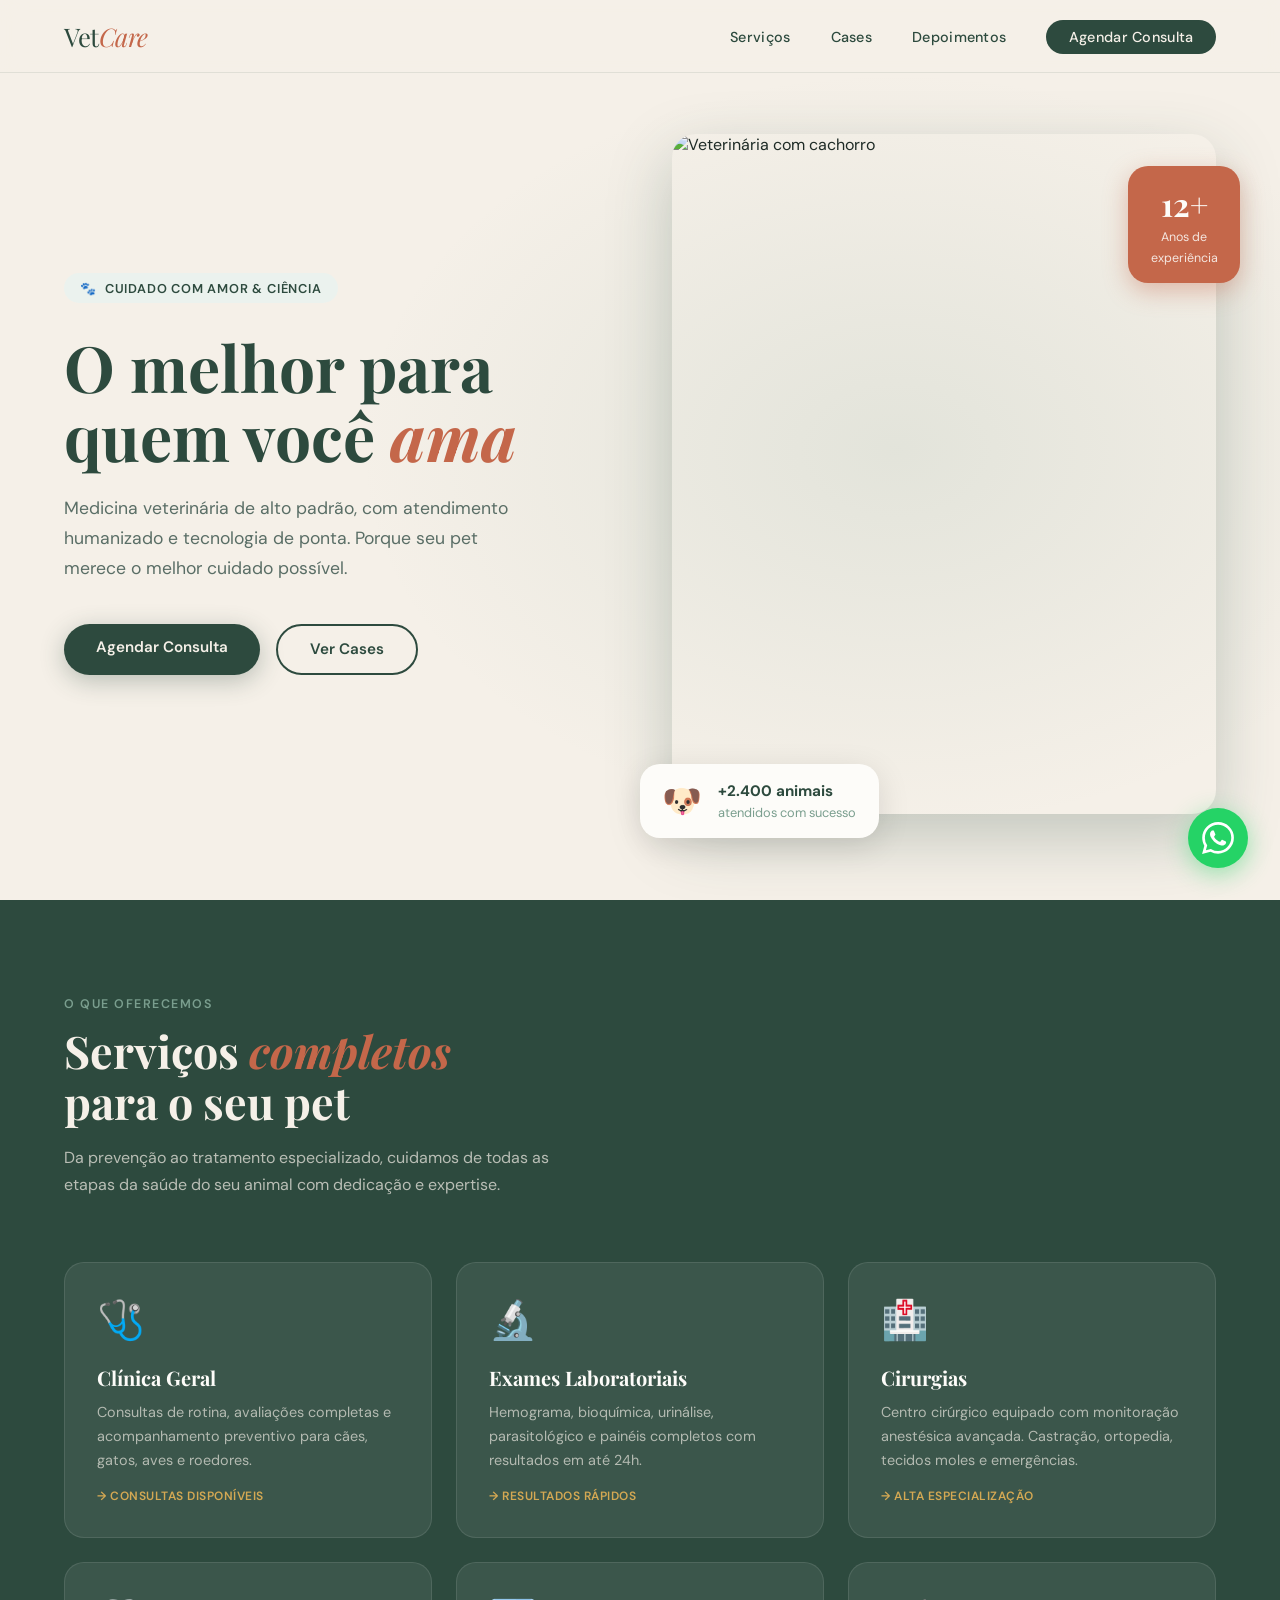
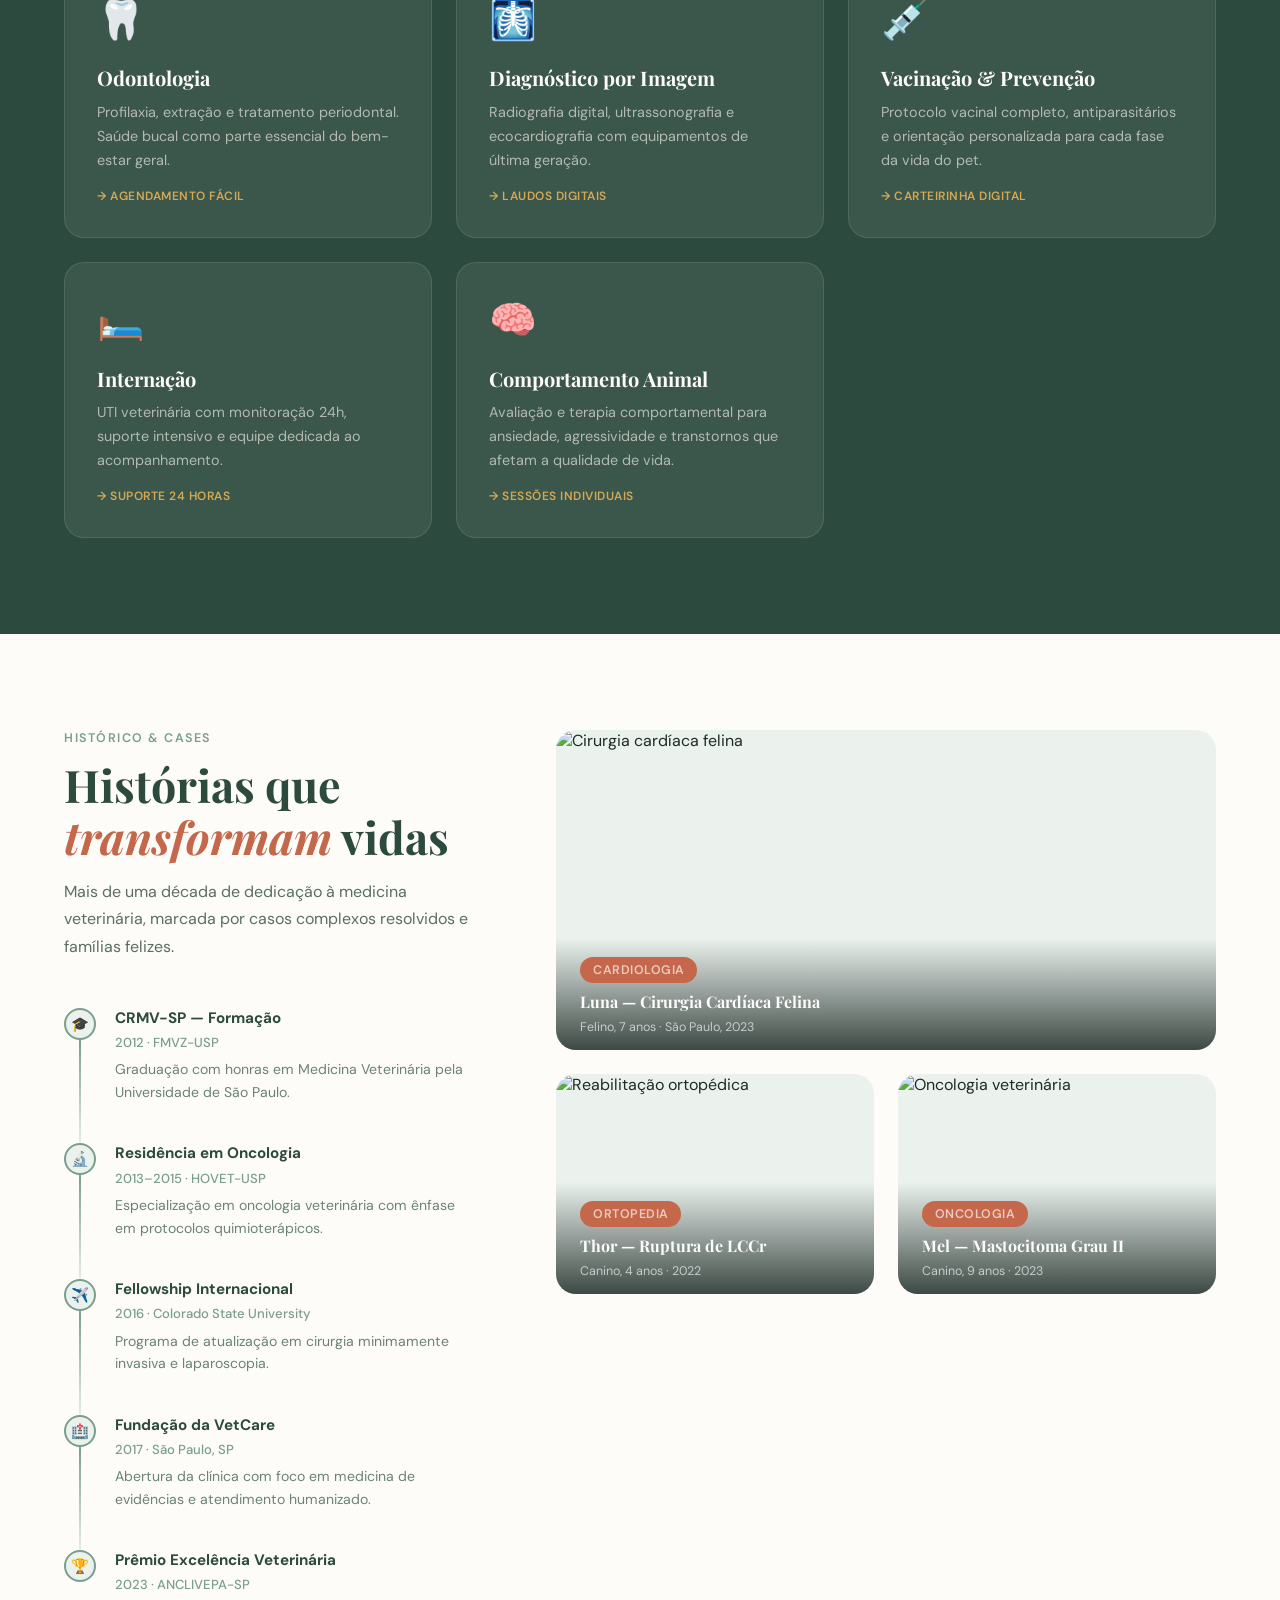
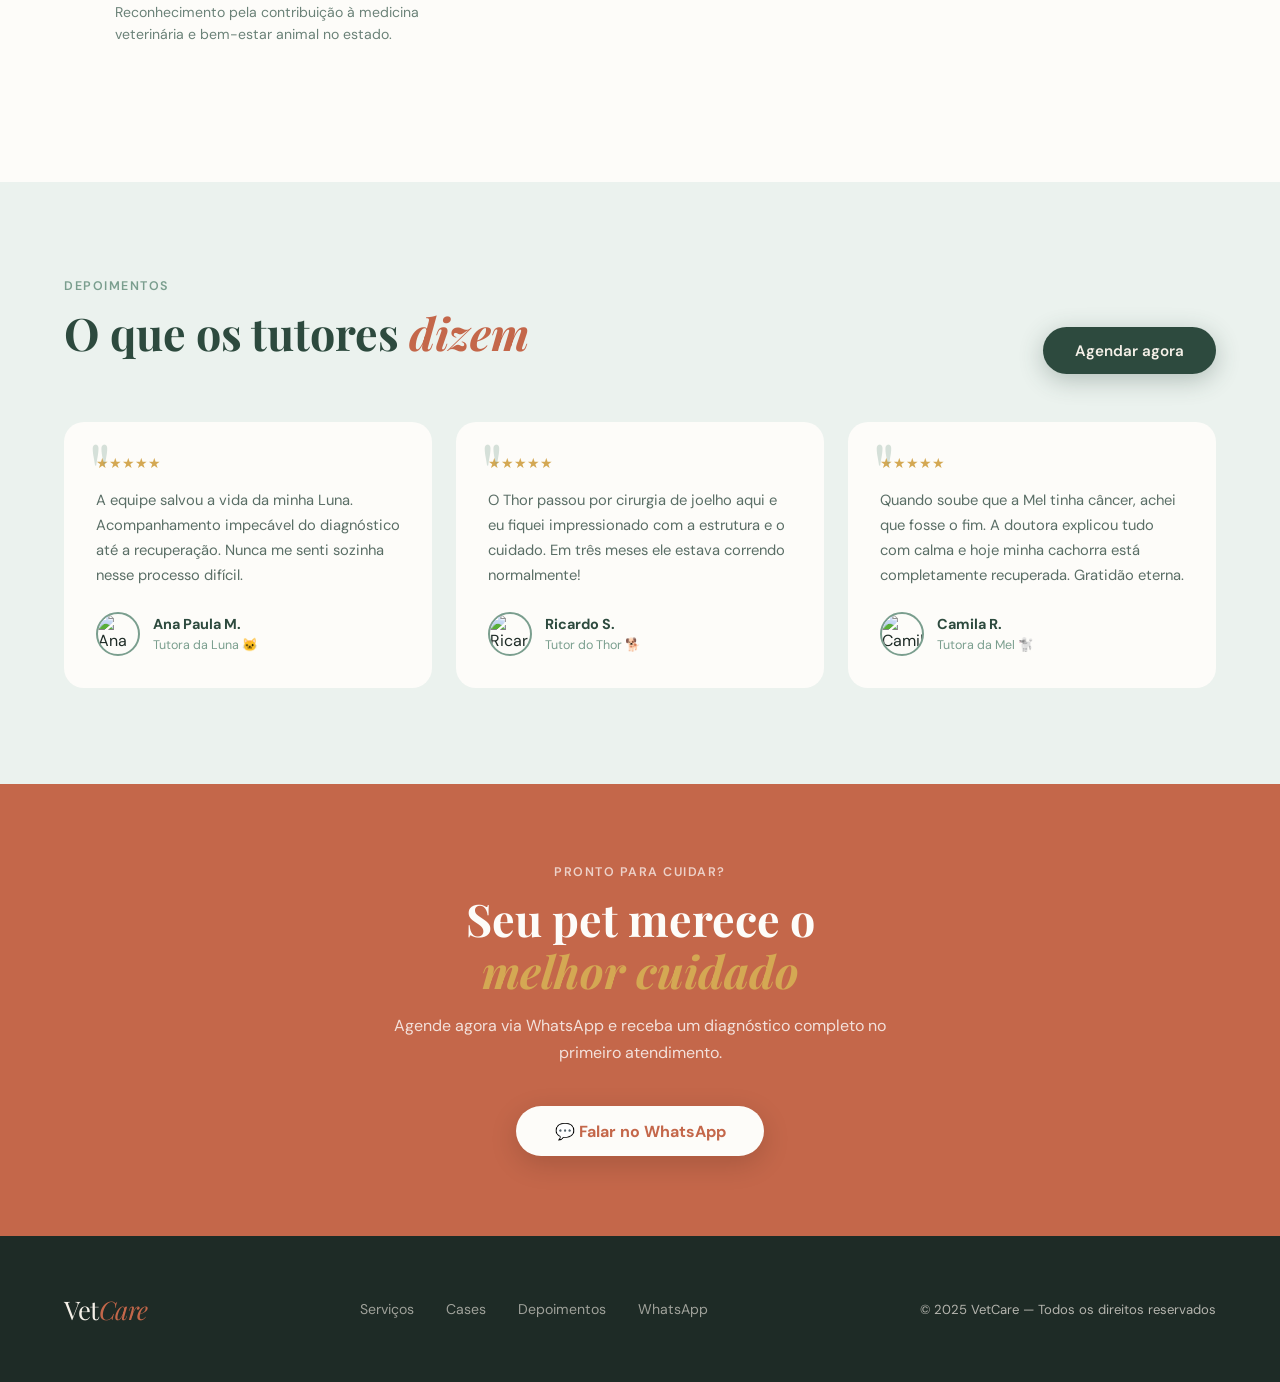
==== index.html @ e559a8ef "adding pages" ====
<!DOCTYPE html>
<html lang="pt-BR">
<head>
  <meta charset="UTF-8" />
  <meta name="viewport" content="width=device-width, initial-scale=1.0"/>
  <meta name="description" content="VetCare — Clínica veterinária de alto padrão em São Paulo. Atendimento humanizado, cirurgias, exames e muito mais."/>
  <title>VetCare — Clínica Veterinária</title>

  <!-- Fonts -->
  <link rel="preconnect" href="https://fonts.googleapis.com"/>
  <link rel="preconnect" href="https://fonts.gstatic.com" crossorigin/>
  <link
    href="https://fonts.googleapis.com/css2?family=Playfair+Display:ital,wght@0,400;0,700;1,400&family=DM+Sans:wght@300;400;500;600&display=swap"
    rel="stylesheet"
  />

  <!-- Styles -->
  <link rel="stylesheet" href="css/variables.css"/>
  <link rel="stylesheet" href="css/base.css"/>
  <link rel="stylesheet" href="css/navbar.css"/>
  <link rel="stylesheet" href="css/hero.css"/>
  <link rel="stylesheet" href="css/services.css"/>
  <link rel="stylesheet" href="css/cases.css"/>
  <link rel="stylesheet" href="css/components.css"/>
</head>
<body>

  <!-- Sections -->
  <div id="navbar-root"></div>
  <div id="hero-root"></div>
  <div id="services-root"></div>
  <div id="cases-root"></div>
  <div id="footer-root"></div>

  <!-- Scripts -->
  <script type="module">
    // Load HTML partials
    async function loadPartial(rootId, path) {
      const root = document.getElementById(rootId);
      const res  = await fetch(path);
      root.innerHTML = await res.text();
    }

    await Promise.all([
      loadPartial('navbar-root',   'sections/navbar.html'),
      loadPartial('hero-root',     'sections/hero.html'),
      loadPartial('services-root', 'sections/services.html'),
      loadPartial('cases-root',    'sections/cases.html'),
      loadPartial('footer-root',   'sections/footer.html'),
    ]);

    // Bootstrap JS after partials load
    const { initNavbar } = await import('./js/navbar.js');
    const { initReveal } = await import('./js/reveal.js');

    initNavbar();
    initReveal();
  </script>

</body>
</html>
---- css/variables.css ----
:root {
  --cream: #F5F0E8;
  --forest: #2D4A3E;
  --sage: #7A9E8E;
  --terracotta: #C4674A;
  --gold: #D4A853;
  --charcoal: #1E2B26;
  --light-sage: #EBF2EE;
  --white: #FDFCF9;

  --font-display: 'Playfair Display', serif;
  --font-body: 'DM Sans', sans-serif;

  --radius-sm: 12px;
  --radius-md: 20px;
  --radius-lg: 24px;
  --radius-pill: 50px;

  --shadow-sm: 0 4px 16px rgba(0,0,0,.08);
  --shadow-md: 0 8px 32px rgba(0,0,0,.12);
  --shadow-lg: 0 24px 64px rgba(45,74,62,.25);

  --section-padding: 6rem 4rem;
}

*, *::before, *::after {
  margin: 0;
  padding: 0;
  box-sizing: border-box;
}

html {
  scroll-behavior: smooth;
}

body {
  font-family: var(--font-body);
  background: var(--cream);
  color: var(--charcoal);
  overflow-x: hidden;
}

img {
  max-width: 100%;
  display: block;
}

a {
  text-decoration: none;
}

ul {
  list-style: none;
}
---- css/base.css ----
/* ── TYPOGRAPHY ── */
h1 {
  font-family: var(--font-display);
  font-size: clamp(3rem, 5vw, 5rem);
  line-height: 1.08;
  color: var(--forest);
}

h1 em,
h2 em {
  color: var(--terracotta);
  font-style: italic;
}

h2,
.section-title {
  font-family: var(--font-display);
  font-size: clamp(2rem, 3.5vw, 3rem);
  color: var(--forest);
  line-height: 1.15;
  margin-bottom: 1rem;
}

h3 {
  font-family: var(--font-display);
  font-size: 1.25rem;
}

/* ── SECTION COMMONS ── */
.section-label {
  font-size: .78rem;
  font-weight: 600;
  letter-spacing: 1.5px;
  text-transform: uppercase;
  color: var(--sage);
  margin-bottom: .8rem;
}

.section-sub {
  font-size: 1rem;
  line-height: 1.7;
  color: #5a6e66;
  max-width: 520px;
}

/* ── BUTTONS ── */
.btn-primary {
  background: var(--forest);
  color: var(--cream);
  padding: .85rem 2rem;
  border-radius: var(--radius-pill);
  font-weight: 600;
  font-size: .95rem;
  transition: all .25s;
  box-shadow: 0 6px 24px rgba(45,74,62,.3);
  display: inline-block;
}

.btn-primary:hover {
  background: var(--charcoal);
  transform: translateY(-2px);
}

.btn-secondary {
  background: transparent;
  color: var(--forest);
  padding: .85rem 2rem;
  border-radius: var(--radius-pill);
  font-weight: 600;
  font-size: .95rem;
  border: 2px solid var(--forest);
  transition: all .25s;
  display: inline-block;
}

.btn-secondary:hover {
  background: var(--forest);
  color: var(--cream);
}

.btn-white {
  background: var(--white);
  color: var(--terracotta);
  padding: .9rem 2.4rem;
  border-radius: var(--radius-pill);
  font-weight: 700;
  font-size: 1rem;
  display: inline-block;
  transition: all .25s;
  box-shadow: 0 8px 28px rgba(0,0,0,.15);
}

.btn-white:hover {
  transform: translateY(-2px);
  box-shadow: 0 12px 36px rgba(0,0,0,.2);
}

/* ── REVEAL ANIMATION ── */
.reveal {
  opacity: 0;
  transform: translateY(30px);
  transition: opacity .7s ease, transform .7s ease;
}

.reveal.visible {
  opacity: 1;
  transform: none;
}
---- css/navbar.css ----
.navbar {
  position: fixed;
  top: 0;
  width: 100%;
  z-index: 100;
  padding: 1.2rem 4rem;
  display: flex;
  justify-content: space-between;
  align-items: center;
  background: rgba(245, 240, 232, 0.92);
  backdrop-filter: blur(12px);
  border-bottom: 1px solid rgba(45, 74, 62, 0.1);
  transition: box-shadow .3s;
}

.navbar.scrolled {
  box-shadow: 0 4px 24px rgba(45,74,62,.1);
}

.logo {
  font-family: var(--font-display);
  font-size: 1.6rem;
  color: var(--forest);
  letter-spacing: -.5px;
}

.logo span {
  color: var(--terracotta);
  font-style: italic;
}

.nav-links {
  display: flex;
  gap: 2.5rem;
}

.nav-links a {
  font-size: .9rem;
  font-weight: 500;
  color: var(--forest);
  letter-spacing: .3px;
  transition: color .2s;
}

.nav-links a:hover {
  color: var(--terracotta);
}

.nav-cta {
  background: var(--forest) !important;
  color: var(--cream) !important;
  padding: .5rem 1.4rem;
  border-radius: var(--radius-pill);
  transition: background .2s !important;
}

.nav-cta:hover {
  background: var(--terracotta) !important;
  color: var(--white) !important;
}

@media (max-width: 900px) {
  .navbar {
    padding: 1rem 1.5rem;
  }

  .nav-links {
    display: none;
  }
}
---- css/hero.css ----
.hero {
  min-height: 100vh;
  display: grid;
  grid-template-columns: 1fr 1fr;
  align-items: center;
  padding: 7rem 4rem 4rem;
  gap: 4rem;
  position: relative;
  overflow: hidden;
}

.hero::before {
  content: '';
  position: absolute;
  inset: 0;
  background: radial-gradient(ellipse 60% 60% at 70% 50%, rgba(122,158,142,.15) 0%, transparent 70%);
  pointer-events: none;
}

/* Text side */
.hero__text {
  animation: fadeUp .9s ease both;
}

.hero__badge {
  display: inline-flex;
  align-items: center;
  gap: .5rem;
  background: var(--light-sage);
  color: var(--forest);
  font-size: .8rem;
  font-weight: 600;
  letter-spacing: .8px;
  text-transform: uppercase;
  padding: .4rem 1rem;
  border-radius: var(--radius-pill);
  margin-bottom: 1.8rem;
}

.hero__badge::before {
  content: '🐾';
}

.hero__title {
  margin-bottom: 1.5rem;
}

.hero__sub {
  font-size: 1.1rem;
  line-height: 1.7;
  color: #5a6e66;
  max-width: 480px;
  margin-bottom: 2.5rem;
}

.hero__buttons {
  display: flex;
  gap: 1rem;
  flex-wrap: wrap;
}

/* Image side */
.hero__image-wrap {
  position: relative;
  animation: fadeUp .9s .2s ease both;
}

.hero__img-main {
  width: 100%;
  border-radius: var(--radius-lg);
  aspect-ratio: 4/5;
  object-fit: cover;
  box-shadow: var(--shadow-lg);
}

.hero__card {
  position: absolute;
  bottom: -1.5rem;
  left: -2rem;
  background: var(--white);
  border-radius: var(--radius-md);
  padding: 1rem 1.4rem;
  box-shadow: var(--shadow-md);
  display: flex;
  align-items: center;
  gap: 1rem;
  animation: fadeUp .9s .4s ease both;
}

.hero__card-icon {
  font-size: 2rem;
}

.hero__card-text strong {
  display: block;
  font-size: .95rem;
  color: var(--forest);
}

.hero__card-text span {
  font-size: .8rem;
  color: var(--sage);
}

.hero__stats {
  position: absolute;
  top: 2rem;
  right: -1.5rem;
  background: var(--terracotta);
  color: var(--white);
  border-radius: var(--radius-md);
  padding: 1rem 1.4rem;
  text-align: center;
  box-shadow: 0 8px 24px rgba(196,103,74,.4);
}

.hero__stats strong {
  display: block;
  font-size: 2rem;
  font-family: var(--font-display);
}

.hero__stats span {
  font-size: .78rem;
  opacity: .85;
}

/* Animation */
@keyframes fadeUp {
  from { opacity: 0; transform: translateY(28px); }
  to   { opacity: 1; transform: translateY(0); }
}

@media (max-width: 900px) {
  .hero {
    grid-template-columns: 1fr;
    padding: 6rem 1.5rem 3rem;
    gap: 2.5rem;
  }

  .hero__stats {
    top: 1rem;
    right: 1rem;
  }
}
---- css/services.css ----
.services {
  padding: var(--section-padding);
  background: var(--forest);
  color: var(--cream);
}

.services .section-label {
  color: var(--sage);
}

.services .section-title {
  color: var(--cream);
}

.services .section-sub {
  color: rgba(245,240,232,.7);
}

.services__header {
  margin-bottom: 4rem;
}

.services__grid {
  display: grid;
  grid-template-columns: repeat(auto-fill, minmax(280px, 1fr));
  gap: 1.5rem;
}

.service-card {
  background: rgba(255,255,255,.07);
  border: 1px solid rgba(255,255,255,.1);
  border-radius: var(--radius-md);
  padding: 2rem;
  transition: all .3s;
  cursor: default;
  position: relative;
  overflow: hidden;
}

.service-card::before {
  content: '';
  position: absolute;
  inset: 0;
  background: linear-gradient(135deg, rgba(212,168,83,.12) 0%, transparent 60%);
  opacity: 0;
  transition: opacity .3s;
}

.service-card:hover {
  transform: translateY(-4px);
  border-color: rgba(212,168,83,.4);
}

.service-card:hover::before {
  opacity: 1;
}

.service-card__icon {
  font-size: 2.4rem;
  margin-bottom: 1.2rem;
  display: block;
}

.service-card h3 {
  color: var(--white);
  margin-bottom: .6rem;
}

.service-card p {
  font-size: .9rem;
  line-height: 1.65;
  color: rgba(245,240,232,.65);
}

.service-card__tag {
  display: inline-block;
  margin-top: 1rem;
  font-size: .75rem;
  font-weight: 600;
  letter-spacing: .5px;
  color: var(--gold);
  text-transform: uppercase;
}

@media (max-width: 600px) {
  .services__grid {
    grid-template-columns: 1fr;
  }
}
---- css/cases.css ----
.cases {
  padding: var(--section-padding);
  background: var(--white);
}

.cases__layout {
  display: grid;
  grid-template-columns: 1fr 1.6fr;
  gap: 5rem;
  align-items: start;
}

/* Sticky sidebar */
.cases__sidebar {
  position: sticky;
  top: 6rem;
}

/* Timeline */
.timeline {
  margin-top: 3rem;
}

.timeline__item {
  display: flex;
  gap: 1.2rem;
  padding-bottom: 2.5rem;
  position: relative;
}

.timeline__item::before {
  content: '';
  position: absolute;
  left: 15px;
  top: 32px;
  width: 2px;
  height: calc(100% - 12px);
  background: linear-gradient(to bottom, var(--sage), transparent);
}

.timeline__item:last-child::before {
  display: none;
}

.timeline__dot {
  width: 32px;
  height: 32px;
  flex-shrink: 0;
  background: var(--light-sage);
  border: 2px solid var(--sage);
  border-radius: 50%;
  display: flex;
  align-items: center;
  justify-content: center;
  font-size: .9rem;
  z-index: 1;
}

.timeline__content strong {
  display: block;
  font-size: .95rem;
  color: var(--forest);
  margin-bottom: .2rem;
}

.timeline__content time {
  font-size: .82rem;
  color: var(--sage);
  font-weight: 500;
}

.timeline__content p {
  font-size: .88rem;
  color: #6b8278;
  line-height: 1.6;
  margin-top: .4rem;
}

/* Cases gallery */
.cases__grid {
  display: grid;
  grid-template-columns: 1fr 1fr;
  gap: 1.5rem;
}

.case-card {
  border-radius: var(--radius-md);
  overflow: hidden;
  position: relative;
  cursor: pointer;
  background: var(--light-sage);
}

.case-card:first-child {
  grid-column: 1 / -1;
}

.case-card__img {
  width: 100%;
  object-fit: cover;
  display: block;
  transition: transform .6s ease;
}

.case-card:first-child .case-card__img { height: 320px; }
.case-card:not(:first-child) .case-card__img { height: 220px; }

.case-card:hover .case-card__img {
  transform: scale(1.06);
}

.case-card__overlay {
  position: absolute;
  inset: 0;
  background: linear-gradient(to top, rgba(30,43,38,.9) 0%, transparent 55%);
  padding: 1.5rem;
  display: flex;
  flex-direction: column;
  justify-content: flex-end;
  opacity: 0;
  transition: opacity .35s;
}

.case-card:hover .case-card__overlay {
  opacity: 1;
}

.case-card__info {
  position: absolute;
  bottom: 0;
  left: 0;
  right: 0;
  background: linear-gradient(to top, rgba(30,43,38,.85) 0%, transparent 100%);
  padding: 1.2rem 1.5rem .9rem;
}

.case-card__info h4 {
  font-family: var(--font-display);
  font-size: 1rem;
  color: var(--white);
  margin-bottom: .2rem;
}

.case-card__info span {
  font-size: .78rem;
  color: rgba(255,255,255,.65);
}

.case-card__overlay p {
  font-size: .85rem;
  color: rgba(255,255,255,.8);
  line-height: 1.55;
  margin-top: .4rem;
}

.case-badge {
  display: inline-flex;
  background: var(--terracotta);
  color: var(--white);
  font-size: .72rem;
  font-weight: 600;
  padding: .3rem .8rem;
  border-radius: var(--radius-pill);
  text-transform: uppercase;
  letter-spacing: .5px;
  margin-bottom: .5rem;
  width: fit-content;
}

@media (max-width: 900px) {
  .cases__layout {
    grid-template-columns: 1fr;
    gap: 3rem;
  }

  .cases__sidebar {
    position: static;
  }
}

@media (max-width: 600px) {
  .cases__grid {
    grid-template-columns: 1fr;
  }

  .case-card:first-child {
    grid-column: 1;
  }
}
---- css/components.css ----
/* ── TESTIMONIALS ── */
.testimonials {
  padding: var(--section-padding);
  background: var(--light-sage);
}

.testimonials__header {
  display: flex;
  justify-content: space-between;
  align-items: flex-end;
  margin-bottom: 3rem;
}

.testimonials__grid {
  display: grid;
  grid-template-columns: repeat(3, 1fr);
  gap: 1.5rem;
}

.testimonial-card {
  background: var(--white);
  border-radius: var(--radius-md);
  padding: 2rem;
  position: relative;
}

.testimonial-card::before {
  content: '"';
  font-family: var(--font-display);
  font-size: 5rem;
  line-height: 1;
  color: var(--sage);
  opacity: .3;
  position: absolute;
  top: .5rem;
  left: 1.5rem;
}

.testimonial-card__stars {
  color: var(--gold);
  font-size: .9rem;
  margin-bottom: 1rem;
}

.testimonial-card p {
  font-size: .92rem;
  line-height: 1.7;
  color: #5a6e66;
  margin-bottom: 1.5rem;
}

.testimonial-card__author {
  display: flex;
  align-items: center;
  gap: .8rem;
}

.testimonial-card__avatar {
  width: 44px;
  height: 44px;
  border-radius: 50%;
  object-fit: cover;
  border: 2px solid var(--sage);
}

.testimonial-card__author strong {
  display: block;
  font-size: .9rem;
  color: var(--forest);
}

.testimonial-card__author span {
  font-size: .78rem;
  color: var(--sage);
}

/* ── CTA STRIP ── */
.cta-section {
  padding: 5rem 4rem;
  background: var(--terracotta);
  text-align: center;
}

.cta-section .section-title {
  color: var(--white);
}

.cta-section .section-sub {
  color: rgba(255,255,255,.8);
  margin: 0 auto 2.5rem;
}

/* ── FOOTER ── */
.footer {
  background: var(--charcoal);
  color: rgba(245,240,232,.7);
  padding: 3.5rem 4rem;
  display: flex;
  justify-content: space-between;
  align-items: center;
  flex-wrap: wrap;
  gap: 1.5rem;
}

.footer .logo {
  color: var(--cream);
}

.footer__links {
  display: flex;
  gap: 2rem;
}

.footer__links a {
  color: rgba(245,240,232,.6);
  font-size: .88rem;
  transition: color .2s;
}

.footer__links a:hover {
  color: var(--gold);
}

.footer p {
  font-size: .82rem;
}

/* ── WHATSAPP FLOAT ── */
.whatsapp-float {
  position: fixed;
  bottom: 2rem;
  right: 2rem;
  z-index: 999;
  display: flex;
  flex-direction: column;
  align-items: flex-end;
  gap: .6rem;
}

.whatsapp-float__tooltip {
  background: var(--charcoal);
  color: var(--white);
  font-size: .82rem;
  padding: .5rem 1rem;
  border-radius: var(--radius-pill);
  white-space: nowrap;
  box-shadow: var(--shadow-sm);
  opacity: 0;
  transform: translateX(10px);
  transition: all .3s;
  pointer-events: none;
}

.whatsapp-float:hover .whatsapp-float__tooltip {
  opacity: 1;
  transform: translateX(0);
}

.whatsapp-float__btn {
  width: 60px;
  height: 60px;
  background: #25D366;
  border-radius: 50%;
  display: flex;
  align-items: center;
  justify-content: center;
  box-shadow: 0 6px 24px rgba(37,211,102,.45);
  transition: all .3s;
  animation: waPulse 2.5s infinite;
}

.whatsapp-float__btn:hover {
  transform: scale(1.1);
  animation: none;
}

.whatsapp-float__btn svg {
  width: 32px;
  height: 32px;
  fill: #fff;
}

@keyframes waPulse {
  0%, 100% { box-shadow: 0 6px 24px rgba(37,211,102,.45); }
  50%       { box-shadow: 0 6px 40px rgba(37,211,102,.75); }
}

/* ── RESPONSIVE ── */
@media (max-width: 900px) {
  .testimonials__header {
    flex-direction: column;
    gap: 1rem;
    align-items: flex-start;
  }

  .testimonials__grid {
    grid-template-columns: 1fr;
  }

  .footer {
    flex-direction: column;
    text-align: center;
    padding: 2.5rem 1.5rem;
  }

  .cta-section {
    padding: 4rem 1.5rem;
  }
}

@media (max-width: 600px) {
  .testimonials {
    padding: 4rem 1.5rem;
  }
}
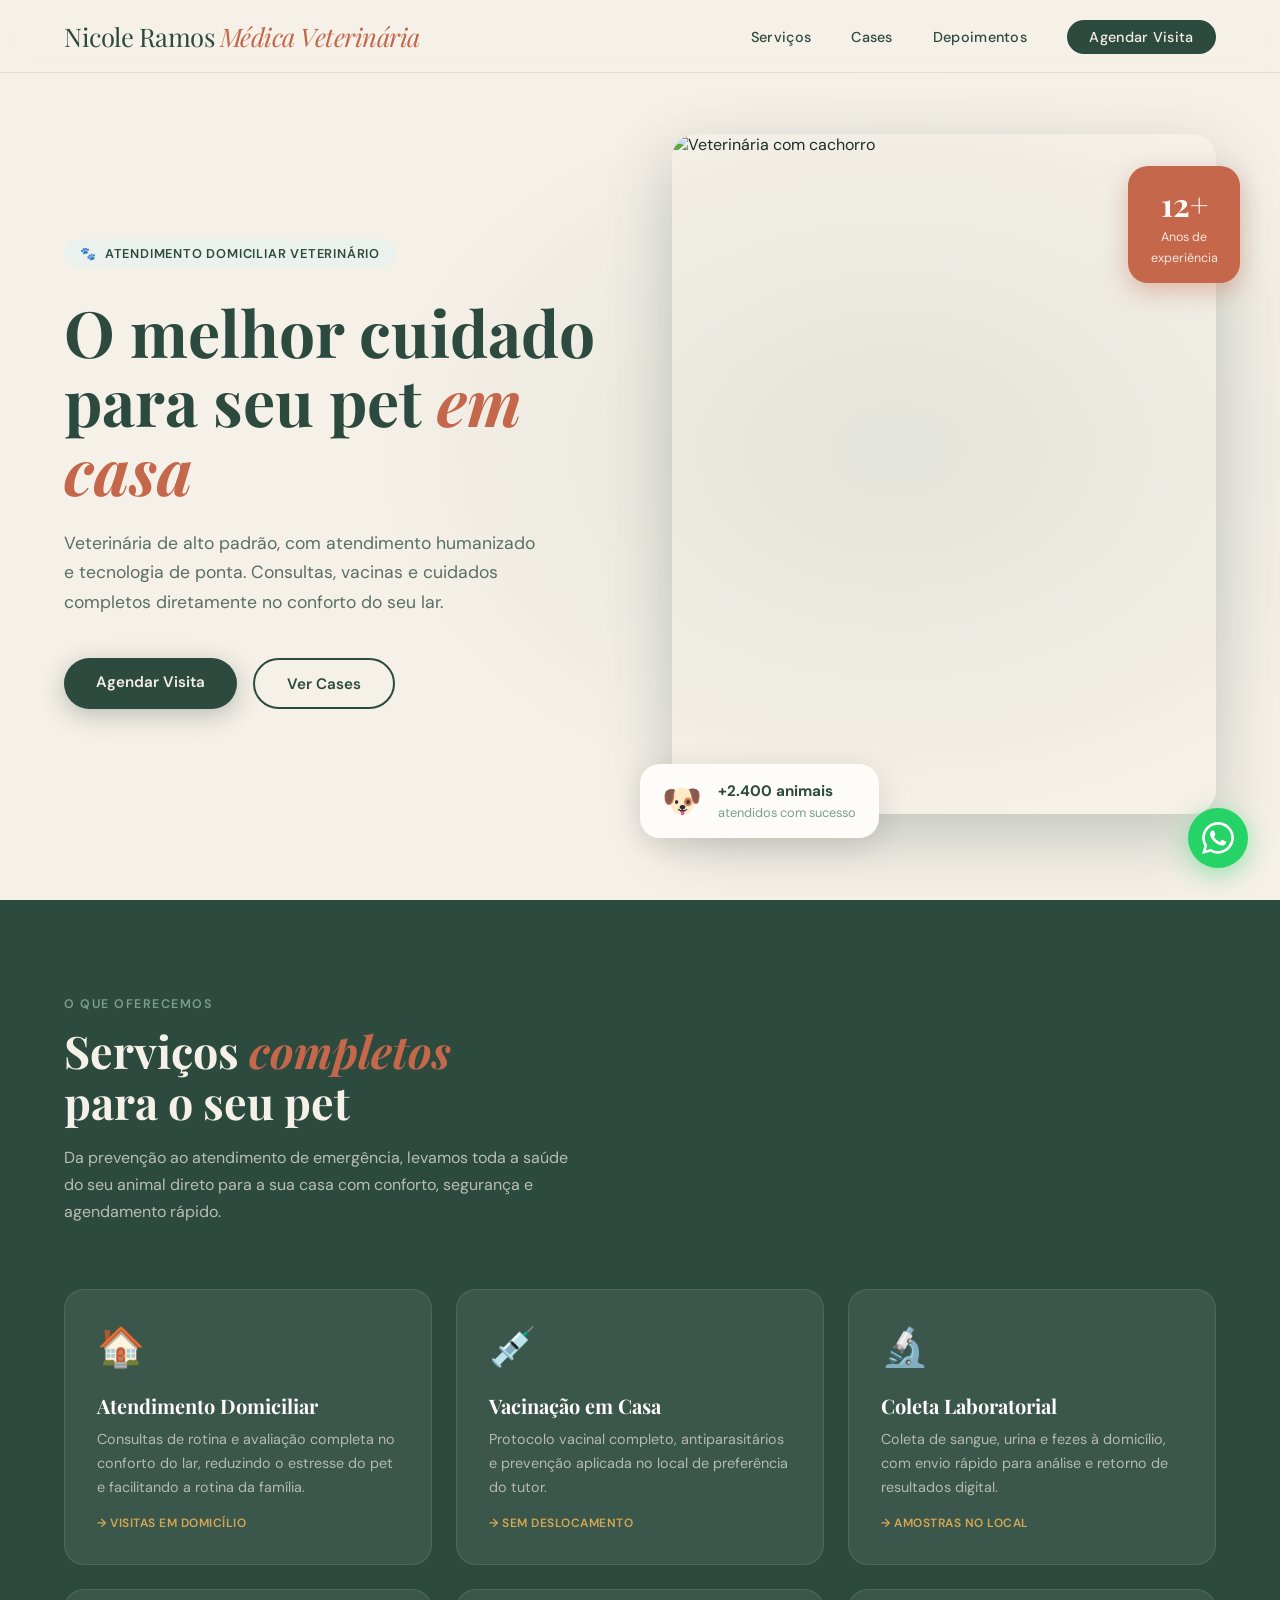
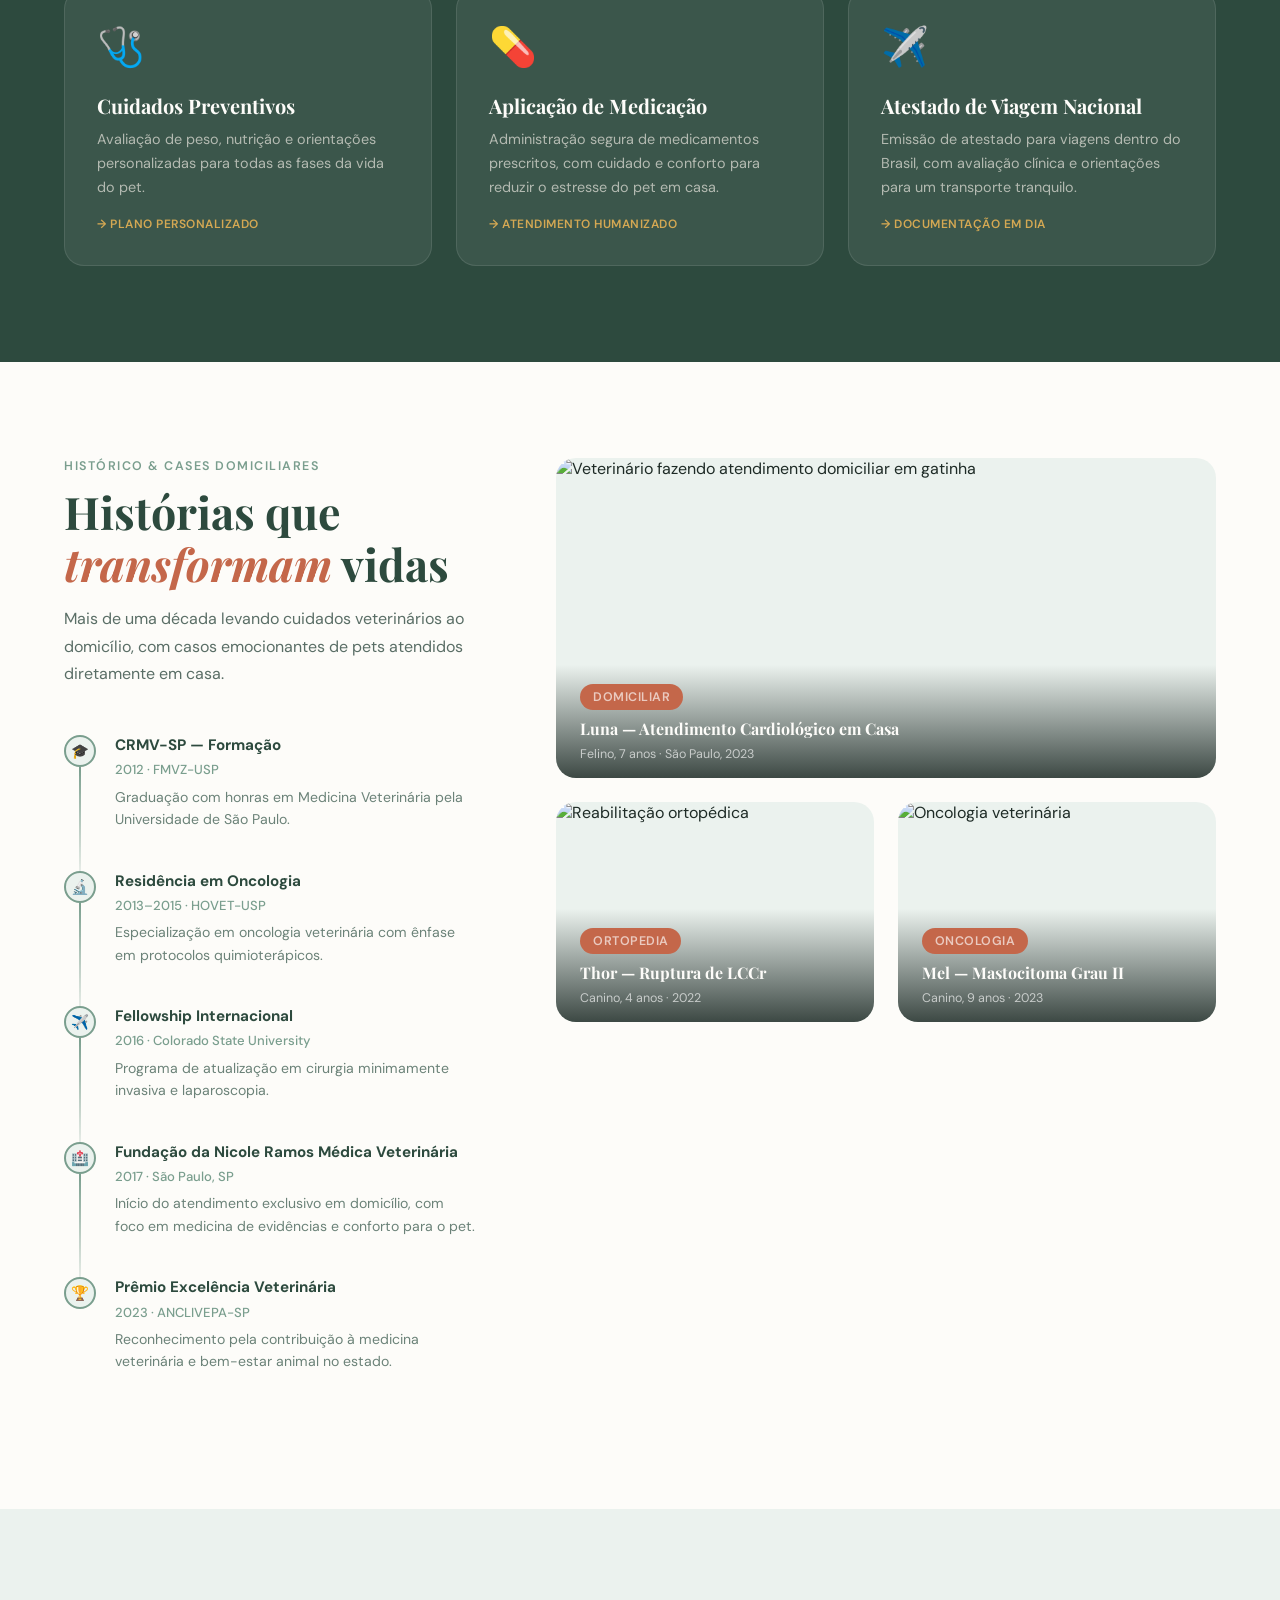
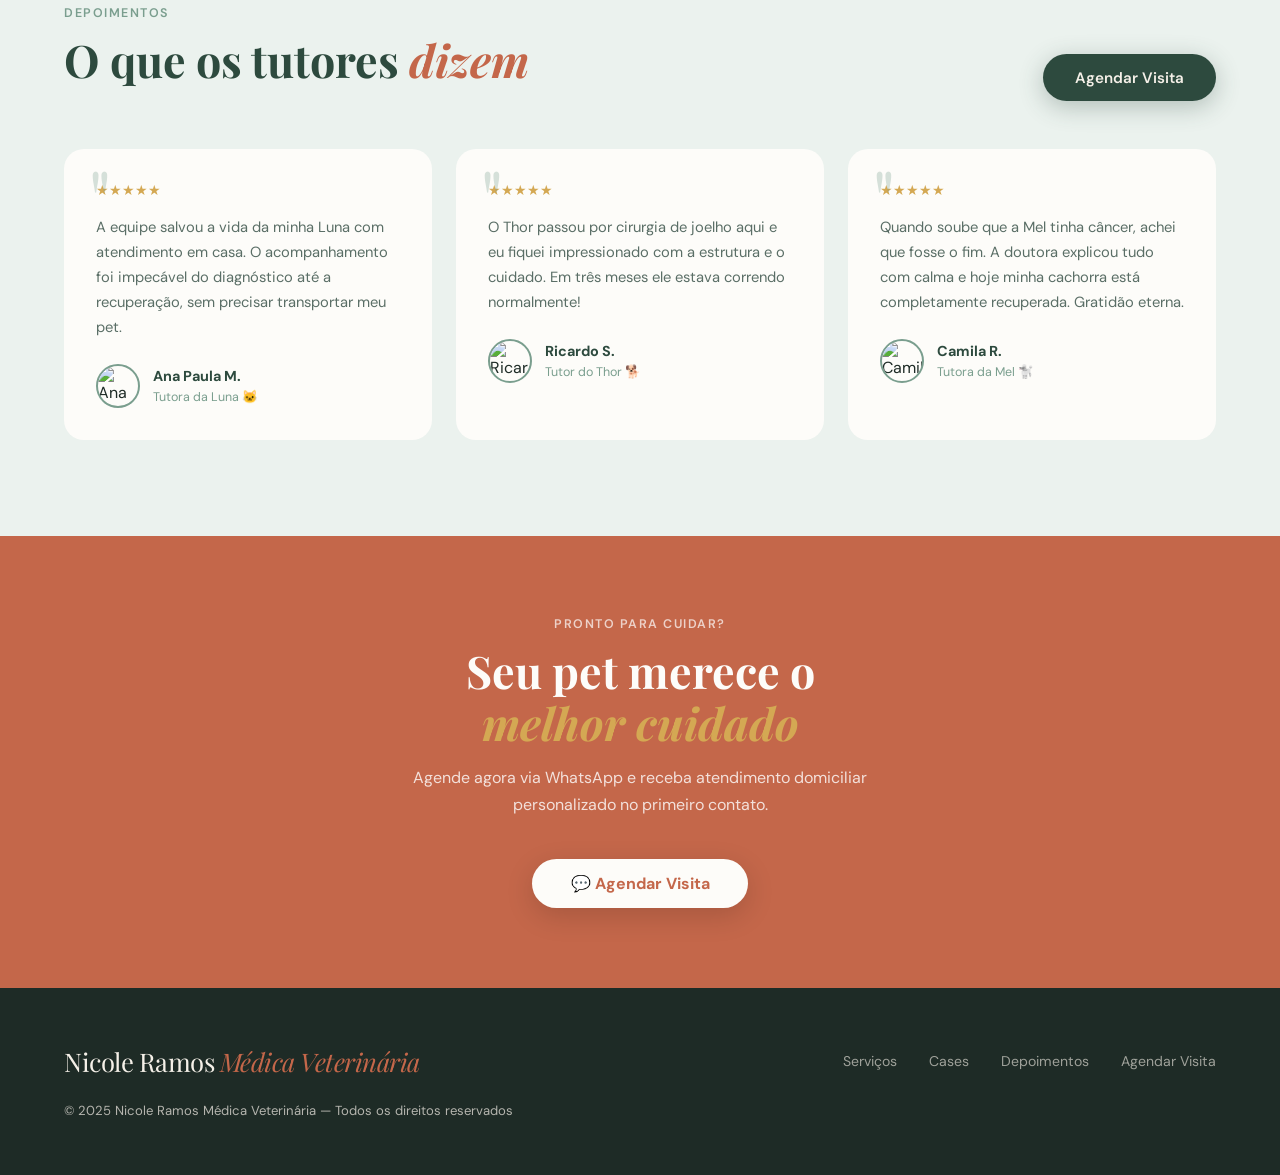
==== commit 493d88da: "adding nicole infos" ====
--- a/index.html
+++ b/index.html
@@ -3,8 +3,8 @@
 <head>
   <meta charset="UTF-8" />
   <meta name="viewport" content="width=device-width, initial-scale=1.0"/>
-  <meta name="description" content="VetCare — Clínica veterinária de alto padrão em São Paulo. Atendimento humanizado, cirurgias, exames e muito mais."/>
-  <title>VetCare — Clínica Veterinária</title>
+  <meta name="description" content="Nicole Ramos Médica Veterinária — Atendimento veterinário exclusivo em domicílio em São Paulo. Consultas, vacinas e cuidados no conforto da sua casa."/>
+  <title>Nicole Ramos Médica Veterinária — Atendimento Veterinário em Casa</title>
 
   <!-- Fonts -->
   <link rel="preconnect" href="https://fonts.googleapis.com"/>
--- a/css/hero.css
+++ b/css/hero.css
@@ -57,6 +57,59 @@
   display: flex;
   gap: 1rem;
   flex-wrap: wrap;
+}
+
+.hero__detail-card {
+  background: rgba(255,255,255,.97);
+  border-radius: var(--radius-lg);
+  padding: 1.8rem;
+  margin-top: 2rem;
+  max-width: 520px;
+  box-shadow: var(--shadow-sm);
+  border: 1px solid rgba(96, 132, 111, 0.18);
+}
+
+.hero__detail-card h3 {
+  margin-bottom: .5rem;
+  font-size: 1.15rem;
+  color: var(--forest);
+}
+
+.hero__detail-sub {
+  margin-bottom: 1rem;
+  font-size: .95rem;
+  font-weight: 600;
+  color: var(--sage);
+}
+
+.hero__detail-list {
+  list-style: disc inside;
+  margin: 0 0 1.2rem;
+  color: #3d4f46;
+  line-height: 1.8;
+}
+
+.hero__detail-list li {
+  margin-bottom: .55rem;
+}
+
+.hero__detail-contact {
+  display: flex;
+  flex-wrap: wrap;
+  gap: 1rem;
+  align-items: center;
+  font-size: .95rem;
+  color: var(--forest);
+  font-weight: 600;
+}
+
+.hero__detail-contact a {
+  color: var(--forest);
+  text-decoration: none;
+}
+
+.hero__detail-contact a:hover {
+  text-decoration: underline;
 }
 
 /* Image side */
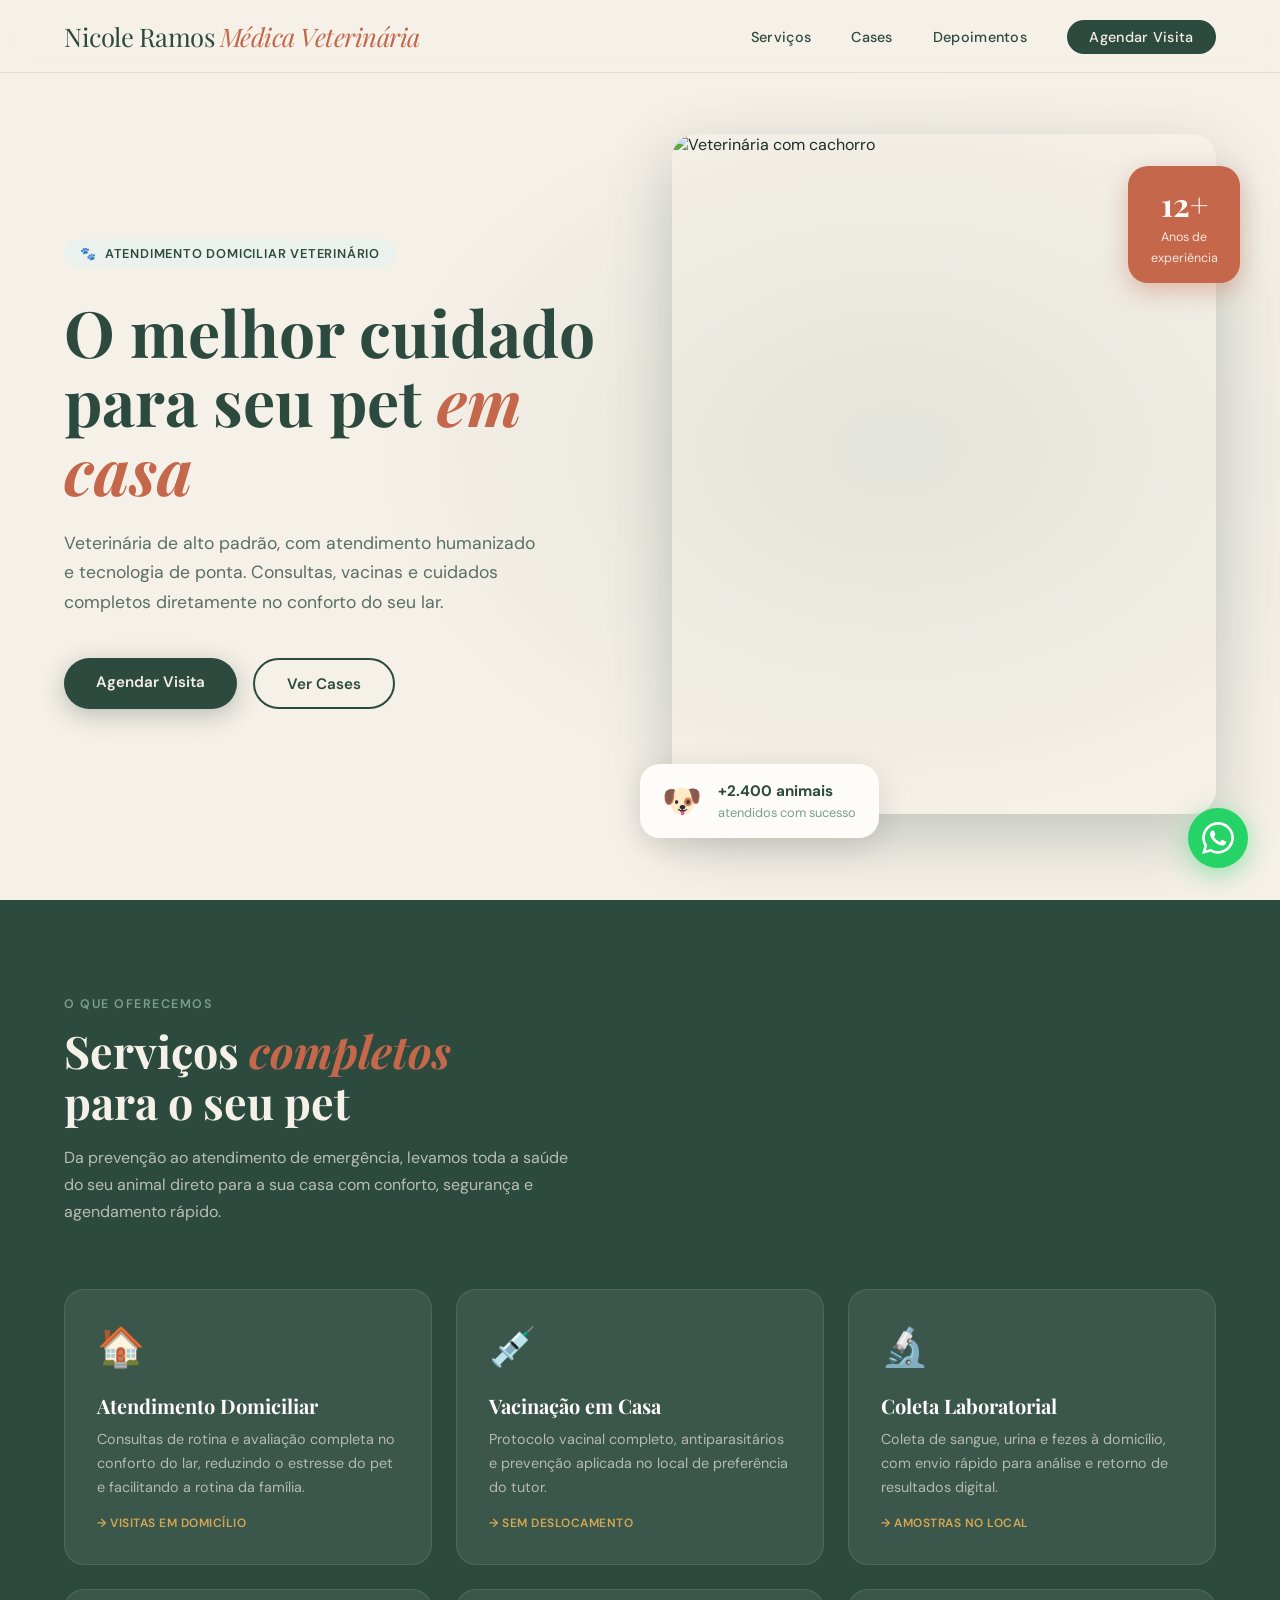
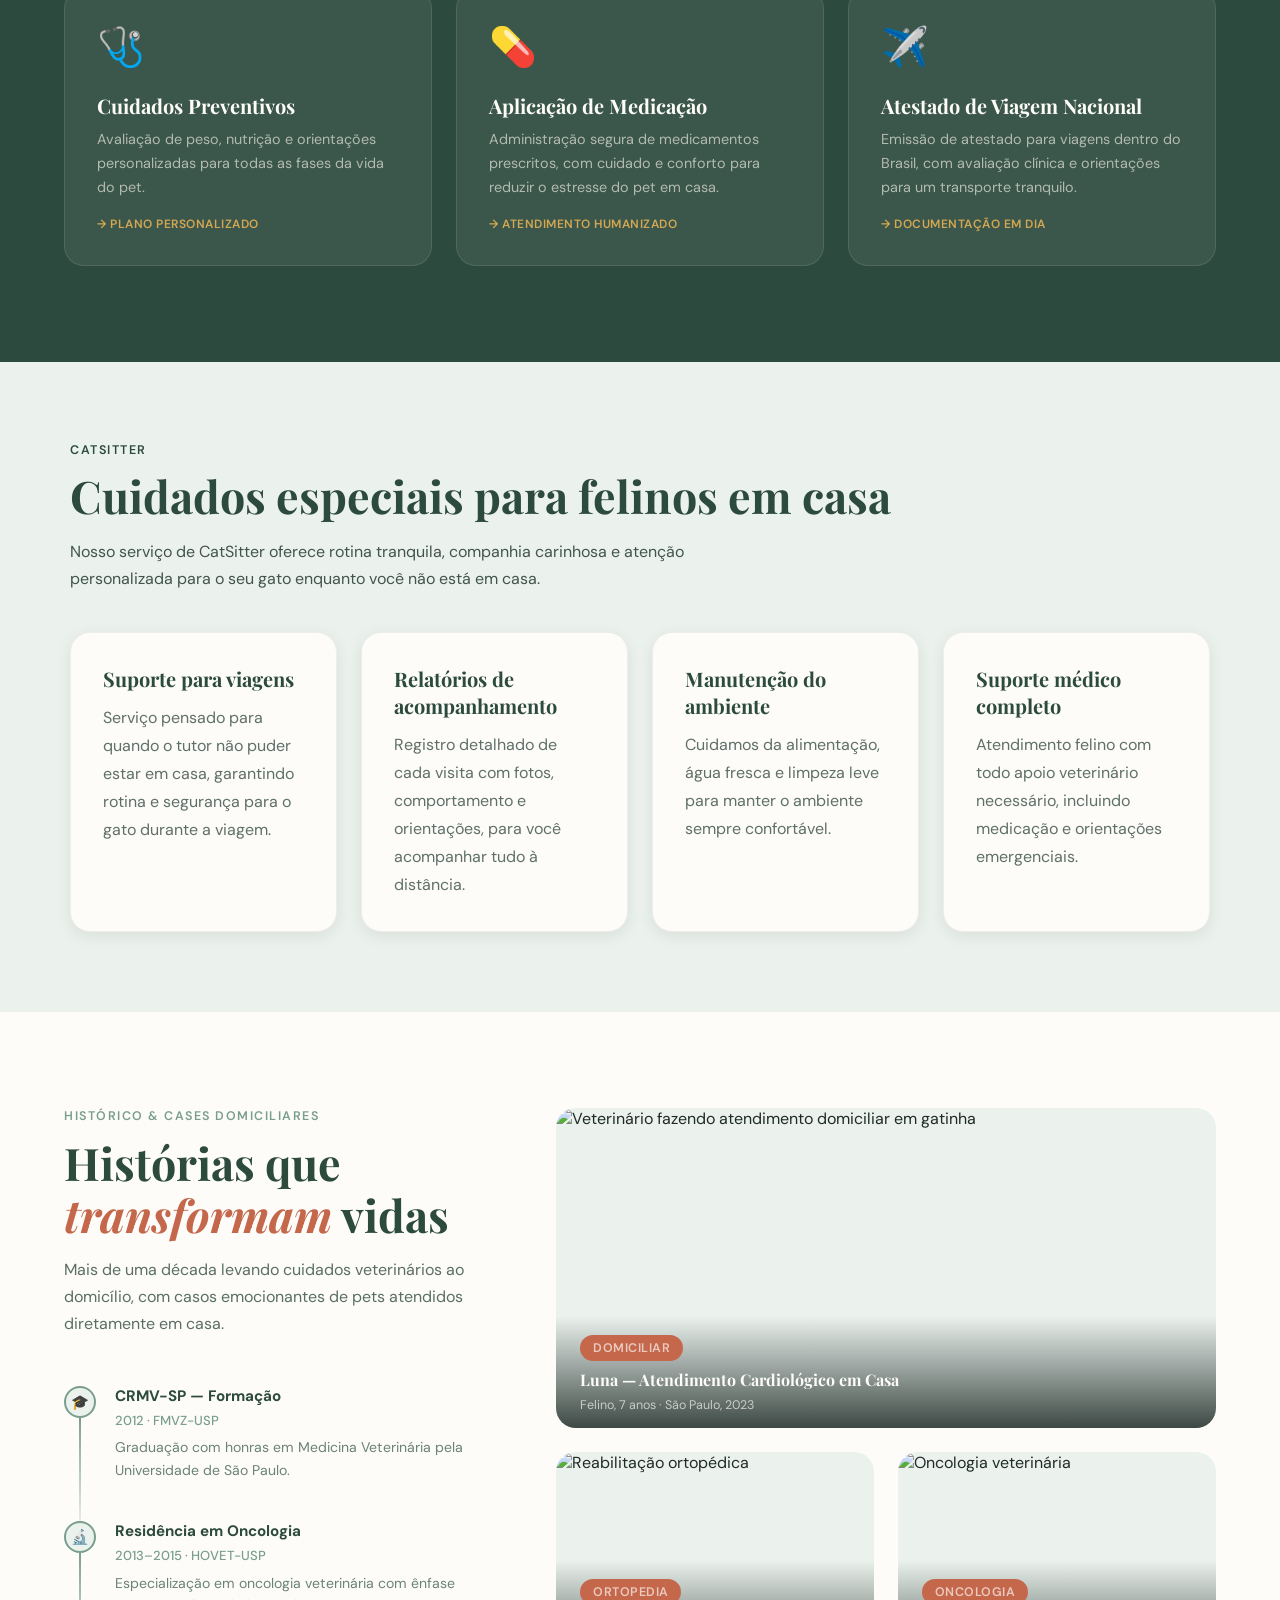
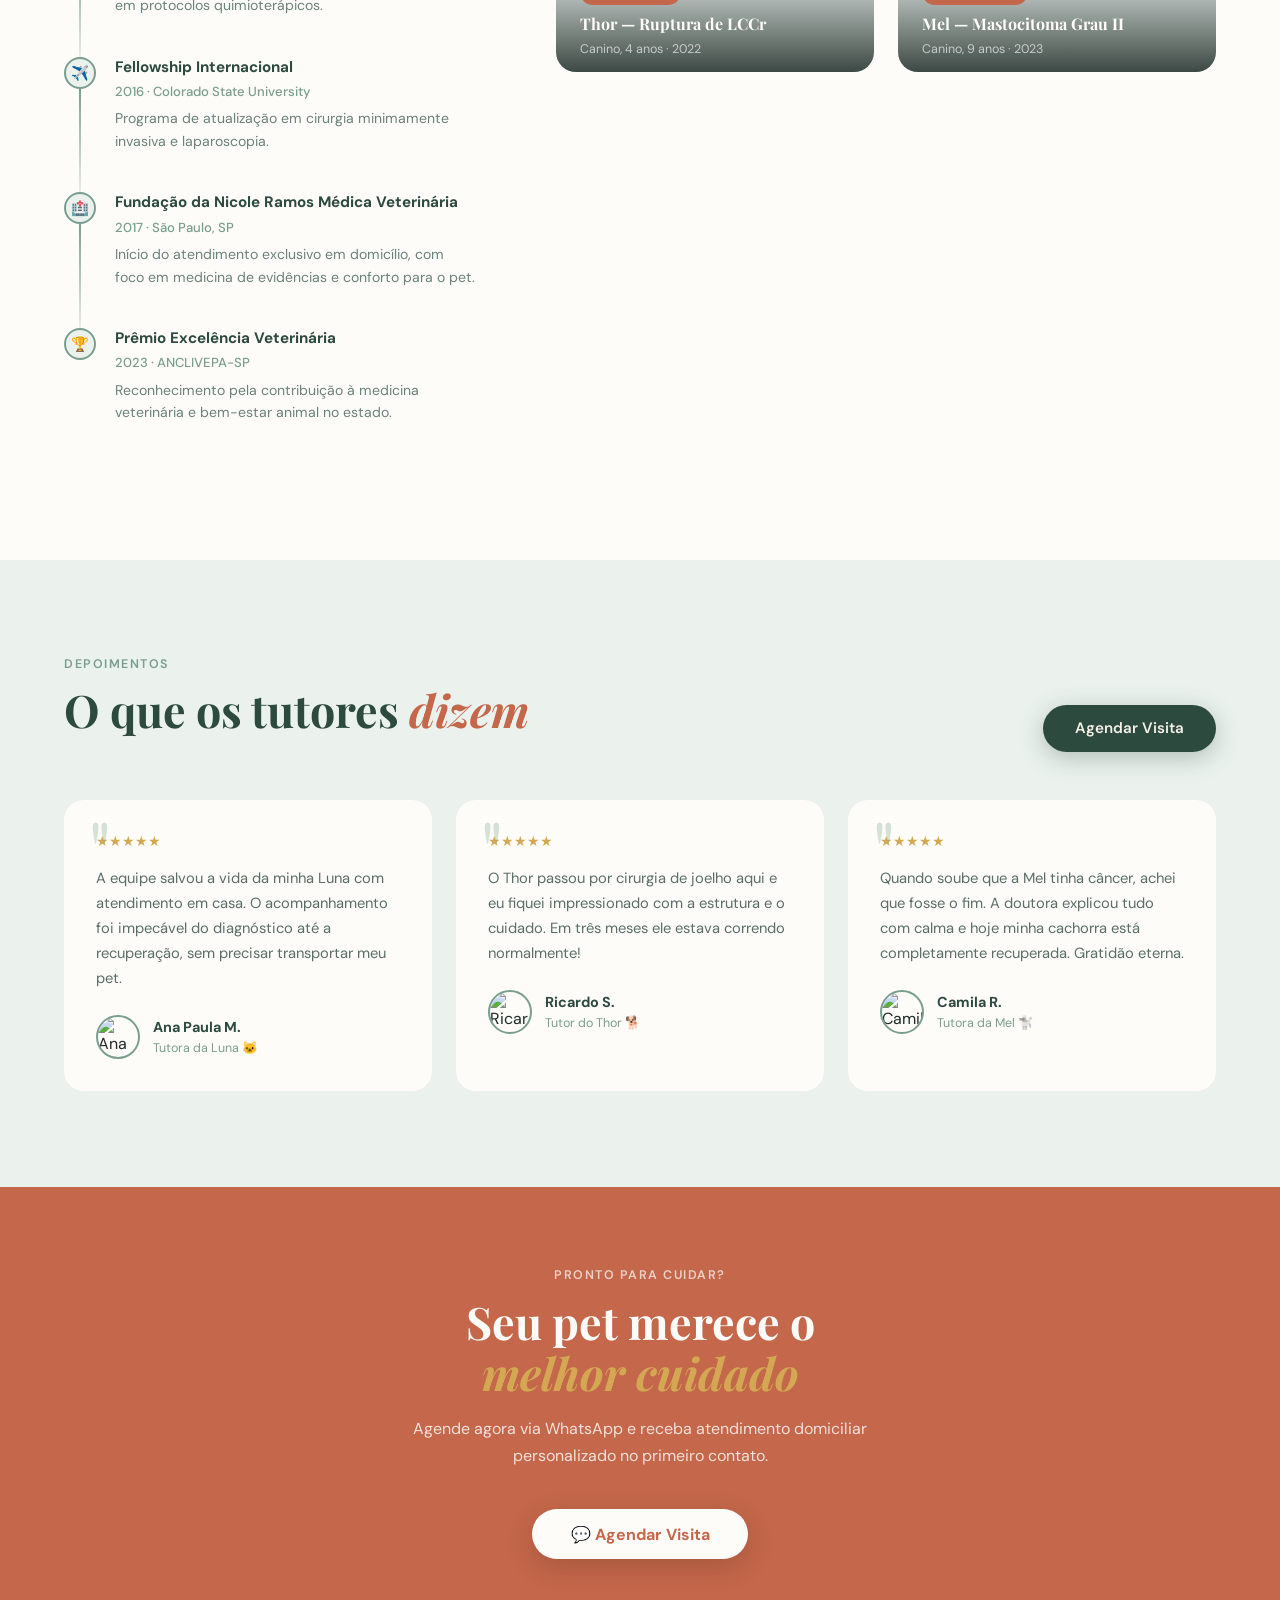
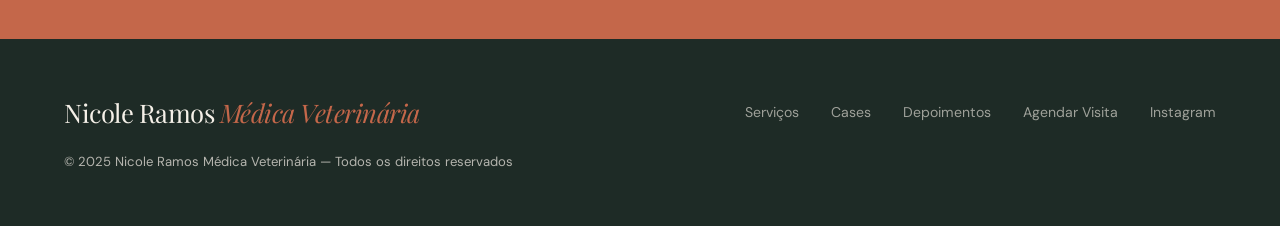
==== commit 84927f9c: "adding fav + catsitter service" ====
--- a/index.html
+++ b/index.html
@@ -5,6 +5,8 @@
   <meta name="viewport" content="width=device-width, initial-scale=1.0"/>
   <meta name="description" content="Nicole Ramos Médica Veterinária — Atendimento veterinário exclusivo em domicílio em São Paulo. Consultas, vacinas e cuidados no conforto da sua casa."/>
   <title>Nicole Ramos Médica Veterinária — Atendimento Veterinário em Casa</title>
+  <link rel="icon" href="favicon.svg" type="image/svg+xml" />
+  <link rel="shortcut icon" href="favicon.svg" type="image/svg+xml" />
 
   <!-- Fonts -->
   <link rel="preconnect" href="https://fonts.googleapis.com"/>
@@ -29,6 +31,7 @@
   <div id="navbar-root"></div>
   <div id="hero-root"></div>
   <div id="services-root"></div>
+  <div id="catsitter-root"></div>
   <div id="cases-root"></div>
   <div id="footer-root"></div>
 
@@ -45,6 +48,7 @@
       loadPartial('navbar-root',   'sections/navbar.html'),
       loadPartial('hero-root',     'sections/hero.html'),
       loadPartial('services-root', 'sections/services.html'),
+      loadPartial('catsitter-root','sections/catsitter.html'),
       loadPartial('cases-root',    'sections/cases.html'),
       loadPartial('footer-root',   'sections/footer.html'),
     ]);
--- a/css/services.css
+++ b/css/services.css
@@ -22,8 +22,171 @@
 
 .services__grid {
   display: grid;
-  grid-template-columns: repeat(auto-fill, minmax(280px, 1fr));
+  grid-template-columns: repeat(3, minmax(260px, 1fr));
   gap: 1.5rem;
+}
+
+.services__instagram {
+  margin-top: 4rem;
+}
+
+.services__instagram-header {
+  display: flex;
+  align-items: center;
+  justify-content: space-between;
+  gap: 1rem;
+  margin-bottom: 1.8rem;
+  flex-wrap: wrap;
+}
+
+.services__instagram-header h3 {
+  margin: 0;
+  color: var(--cream);
+  font-size: 1.5rem;
+}
+
+.services__instagram-header .btn-secondary {
+  white-space: nowrap;
+}
+
+.instagram-grid {
+  display: grid;
+  grid-template-columns: repeat(3, minmax(220px, 1fr));
+  gap: 1.25rem;
+}
+
+.instagram-card {
+  border-radius: var(--radius-md);
+  overflow: hidden;
+  background: rgba(255,255,255,.08);
+  border: 1px solid rgba(255,255,255,.12);
+  transition: transform .3s;
+}
+
+.instagram-card:hover {
+  transform: translateY(-4px);
+}
+
+.instagram-card img {
+  width: 100%;
+  height: 220px;
+  object-fit: cover;
+  display: block;
+}
+
+.instagram-card__content {
+  padding: 1rem 1rem 1.2rem;
+}
+
+.instagram-card__tag {
+  display: inline-flex;
+  align-items: center;
+  gap: .5rem;
+  color: var(--gold);
+  font-size: .8rem;
+  font-weight: 700;
+  text-transform: uppercase;
+  margin-bottom: .8rem;
+}
+
+.instagram-card__title {
+  color: var(--white);
+  margin: 0 0 .65rem;
+  font-size: 1rem;
+}
+
+.instagram-card__text {
+  color: rgba(245,240,232,.75);
+  font-size: .9rem;
+  line-height: 1.6;
+  margin: 0;
+}
+
+@media (max-width: 900px) {
+  .services__grid {
+    grid-template-columns: repeat(2, minmax(240px, 1fr));
+  }
+
+  .instagram-grid {
+    grid-template-columns: repeat(2, minmax(220px, 1fr));
+  }
+}
+
+@media (max-width: 600px) {
+  .services__grid,
+  .instagram-grid {
+    grid-template-columns: 1fr;
+  }
+}
+
+.catsitter {
+  background: var(--light-sage);
+  padding: 5rem 4rem;
+}
+
+.catsitter__content {
+  max-width: 1140px;
+  margin: 0 auto;
+}
+
+.catsitter .section-label {
+  color: var(--forest);
+}
+
+.catsitter .section-title {
+  color: var(--forest);
+}
+
+.catsitter .section-sub {
+  color: #42544b;
+  max-width: 640px;
+  margin-bottom: 2.5rem;
+}
+
+.catsitter__grid {
+  display: grid;
+  grid-template-columns: repeat(4, minmax(220px, 1fr));
+  gap: 1.5rem;
+}
+
+.catsitter-card {
+  background: var(--white);
+  border-radius: var(--radius-md);
+  padding: 2rem;
+  box-shadow: var(--shadow-sm);
+  border: 1px solid rgba(45, 74, 62, .08);
+  transition: transform .3s, box-shadow .3s;
+}
+
+.catsitter-card:hover {
+  transform: translateY(-4px);
+  box-shadow: var(--shadow-md);
+}
+
+.catsitter-card h3 {
+  margin-bottom: .75rem;
+  color: var(--forest);
+}
+
+.catsitter-card p {
+  color: #5f6f69;
+  line-height: 1.75;
+}
+
+@media (max-width: 900px) {
+  .catsitter__grid {
+    grid-template-columns: repeat(2, minmax(240px, 1fr));
+  }
+}
+
+@media (max-width: 600px) {
+  .catsitter {
+    padding: 3.5rem 1.5rem;
+  }
+
+  .catsitter__grid {
+    grid-template-columns: 1fr;
+  }
 }
 
 .service-card {
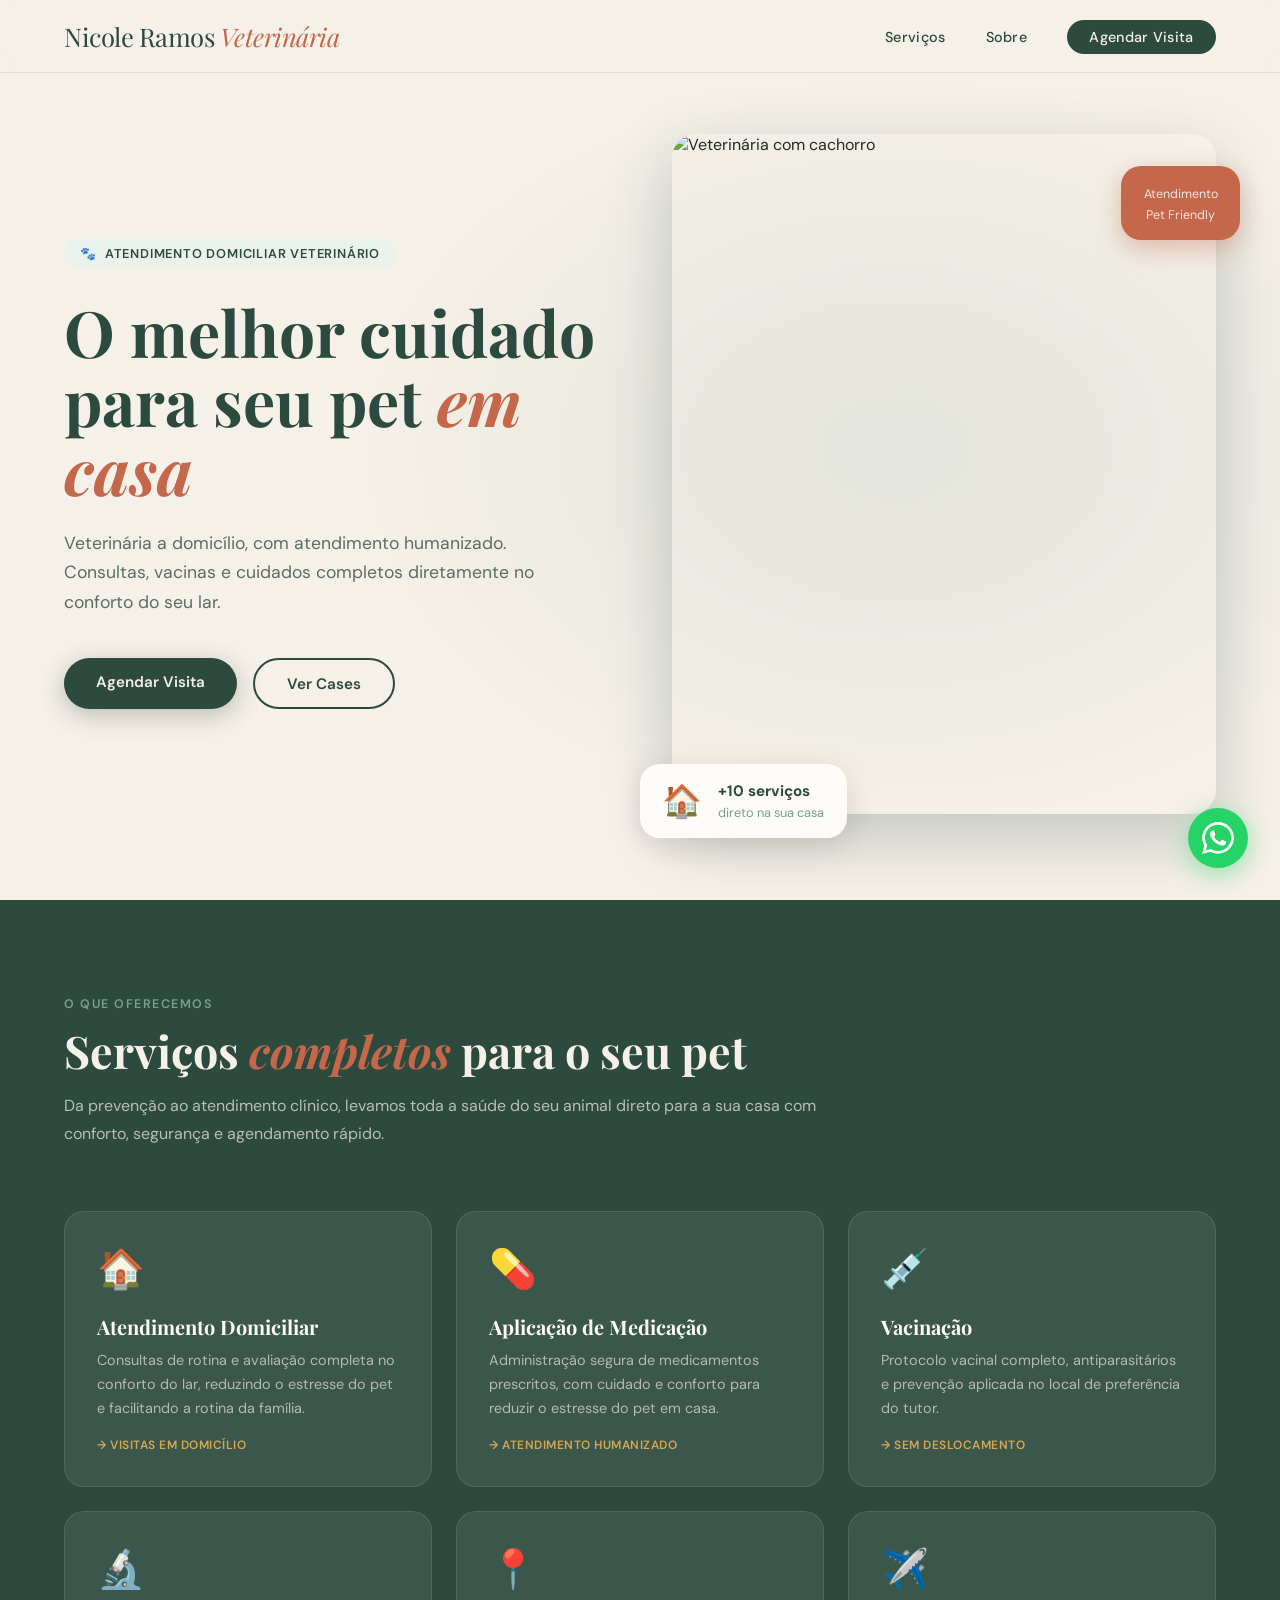
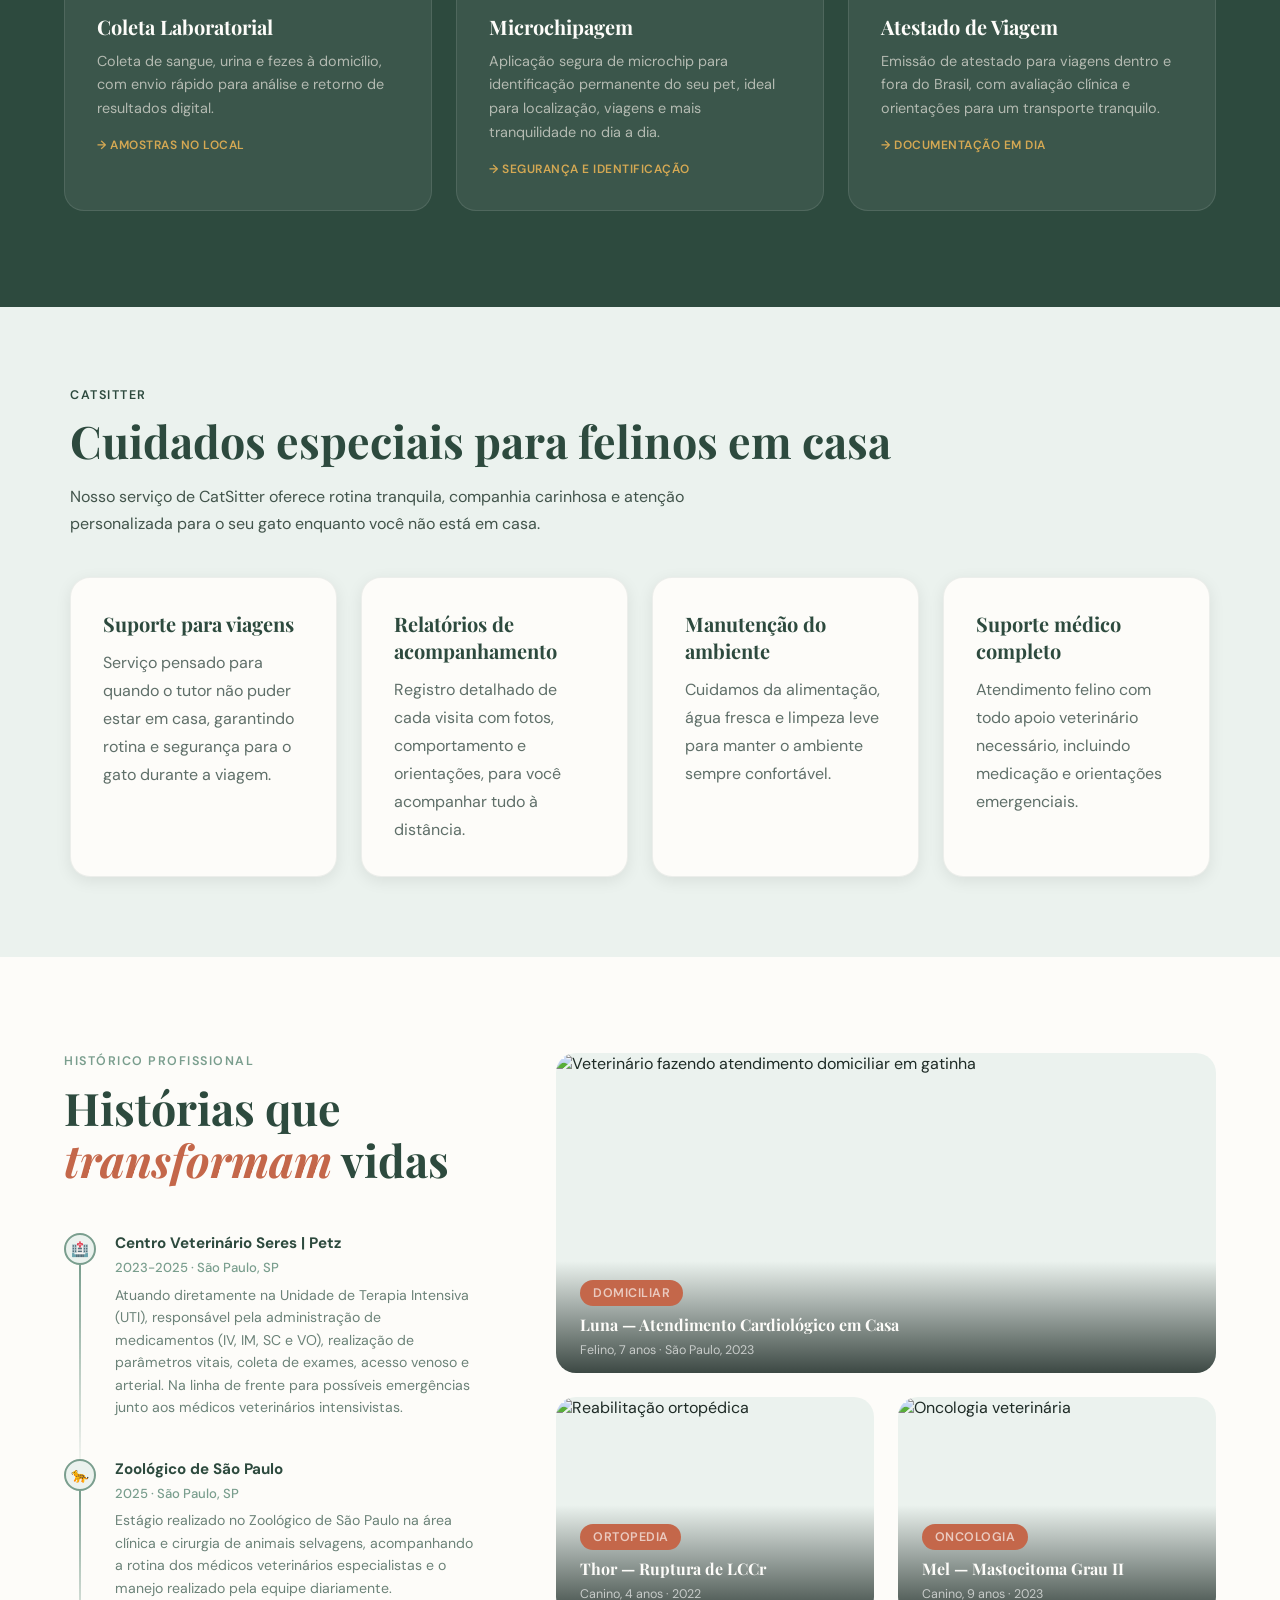
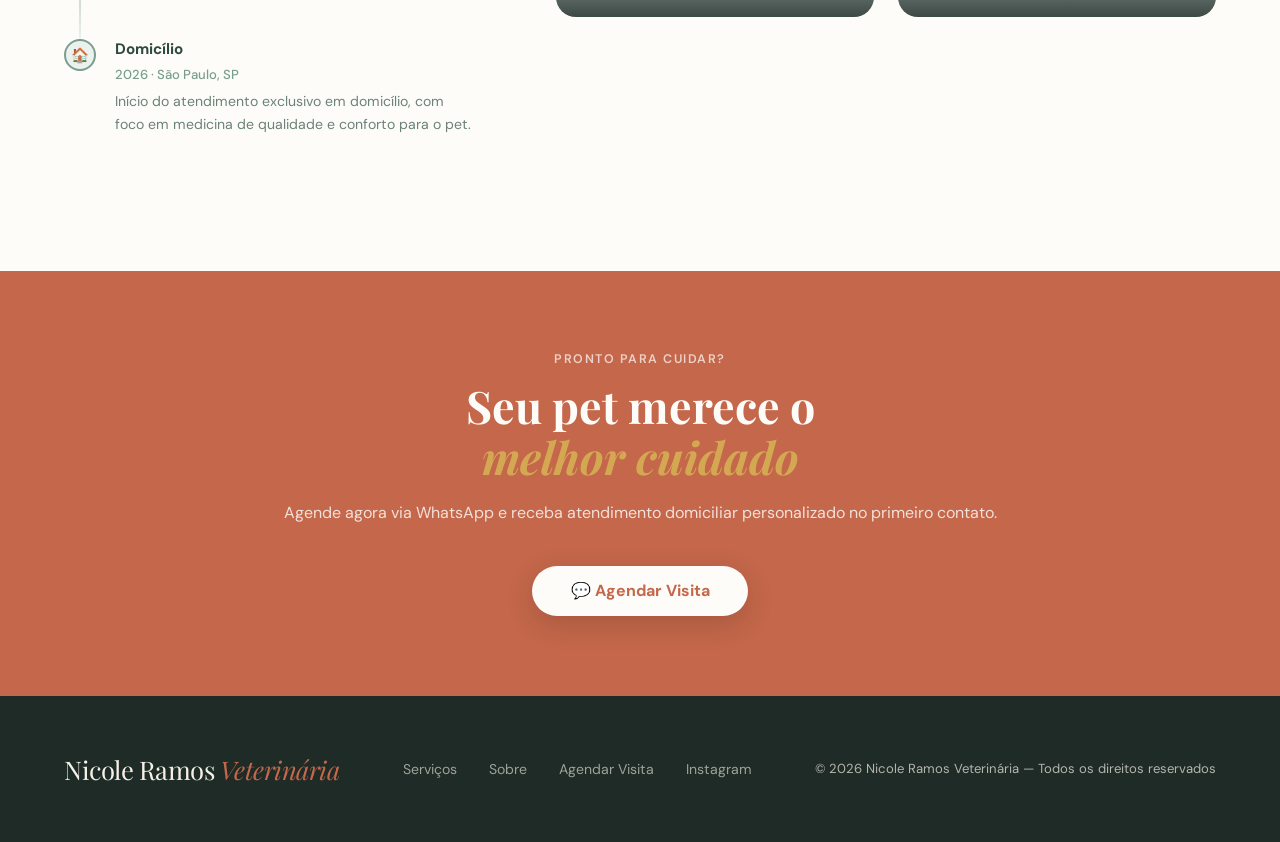
==== commit 79136fc1: "adding infos on page" ====
--- a/index.html
+++ b/index.html
@@ -3,8 +3,8 @@
 <head>
   <meta charset="UTF-8" />
   <meta name="viewport" content="width=device-width, initial-scale=1.0"/>
-  <meta name="description" content="Nicole Ramos Médica Veterinária — Atendimento veterinário exclusivo em domicílio em São Paulo. Consultas, vacinas e cuidados no conforto da sua casa."/>
-  <title>Nicole Ramos Médica Veterinária — Atendimento Veterinário em Casa</title>
+  <meta name="description" content="Nicole Ramos Veterinária — Atendimento veterinário exclusivo em domicílio em São Paulo. Consultas, vacinas e cuidados no conforto da sua casa."/>
+  <title>Nicole Ramos Veterinária — Atendimento Veterinário em Casa</title>
   <link rel="icon" href="favicon.svg" type="image/svg+xml" />
   <link rel="shortcut icon" href="favicon.svg" type="image/svg+xml" />
 
--- a/css/variables.css
+++ b/css/variables.css
@@ -34,6 +34,7 @@
 }
 
 body {
+  width: 100%;
   font-family: var(--font-body);
   background: var(--cream);
   color: var(--charcoal);
--- a/css/base.css
+++ b/css/base.css
@@ -40,7 +40,7 @@
   font-size: 1rem;
   line-height: 1.7;
   color: #5a6e66;
-  max-width: 520px;
+  max-width: 800px;
 }
 
 /* ── BUTTONS ── */
--- a/css/services.css
+++ b/css/services.css
@@ -102,7 +102,7 @@
   margin: 0;
 }
 
-@media (max-width: 900px) {
+@media (max-width: 1200px) {
   .services__grid {
     grid-template-columns: repeat(2, minmax(240px, 1fr));
   }
--- a/css/cases.css
+++ b/css/cases.css
@@ -87,7 +87,6 @@
   border-radius: var(--radius-md);
   overflow: hidden;
   position: relative;
-  cursor: pointer;
   background: var(--light-sage);
 }
 
@@ -109,22 +108,6 @@
   transform: scale(1.06);
 }
 
-.case-card__overlay {
-  position: absolute;
-  inset: 0;
-  background: linear-gradient(to top, rgba(30,43,38,.9) 0%, transparent 55%);
-  padding: 1.5rem;
-  display: flex;
-  flex-direction: column;
-  justify-content: flex-end;
-  opacity: 0;
-  transition: opacity .35s;
-}
-
-.case-card:hover .case-card__overlay {
-  opacity: 1;
-}
-
 .case-card__info {
   position: absolute;
   bottom: 0;
@@ -144,13 +127,6 @@
 .case-card__info span {
   font-size: .78rem;
   color: rgba(255,255,255,.65);
-}
-
-.case-card__overlay p {
-  font-size: .85rem;
-  color: rgba(255,255,255,.8);
-  line-height: 1.55;
-  margin-top: .4rem;
 }
 
 .case-badge {
--- a/css/components.css
+++ b/css/components.css
@@ -1,5 +1,6 @@
 /* ── TESTIMONIALS ── */
 .testimonials {
+  display: none;
   padding: var(--section-padding);
   background: var(--light-sage);
 }
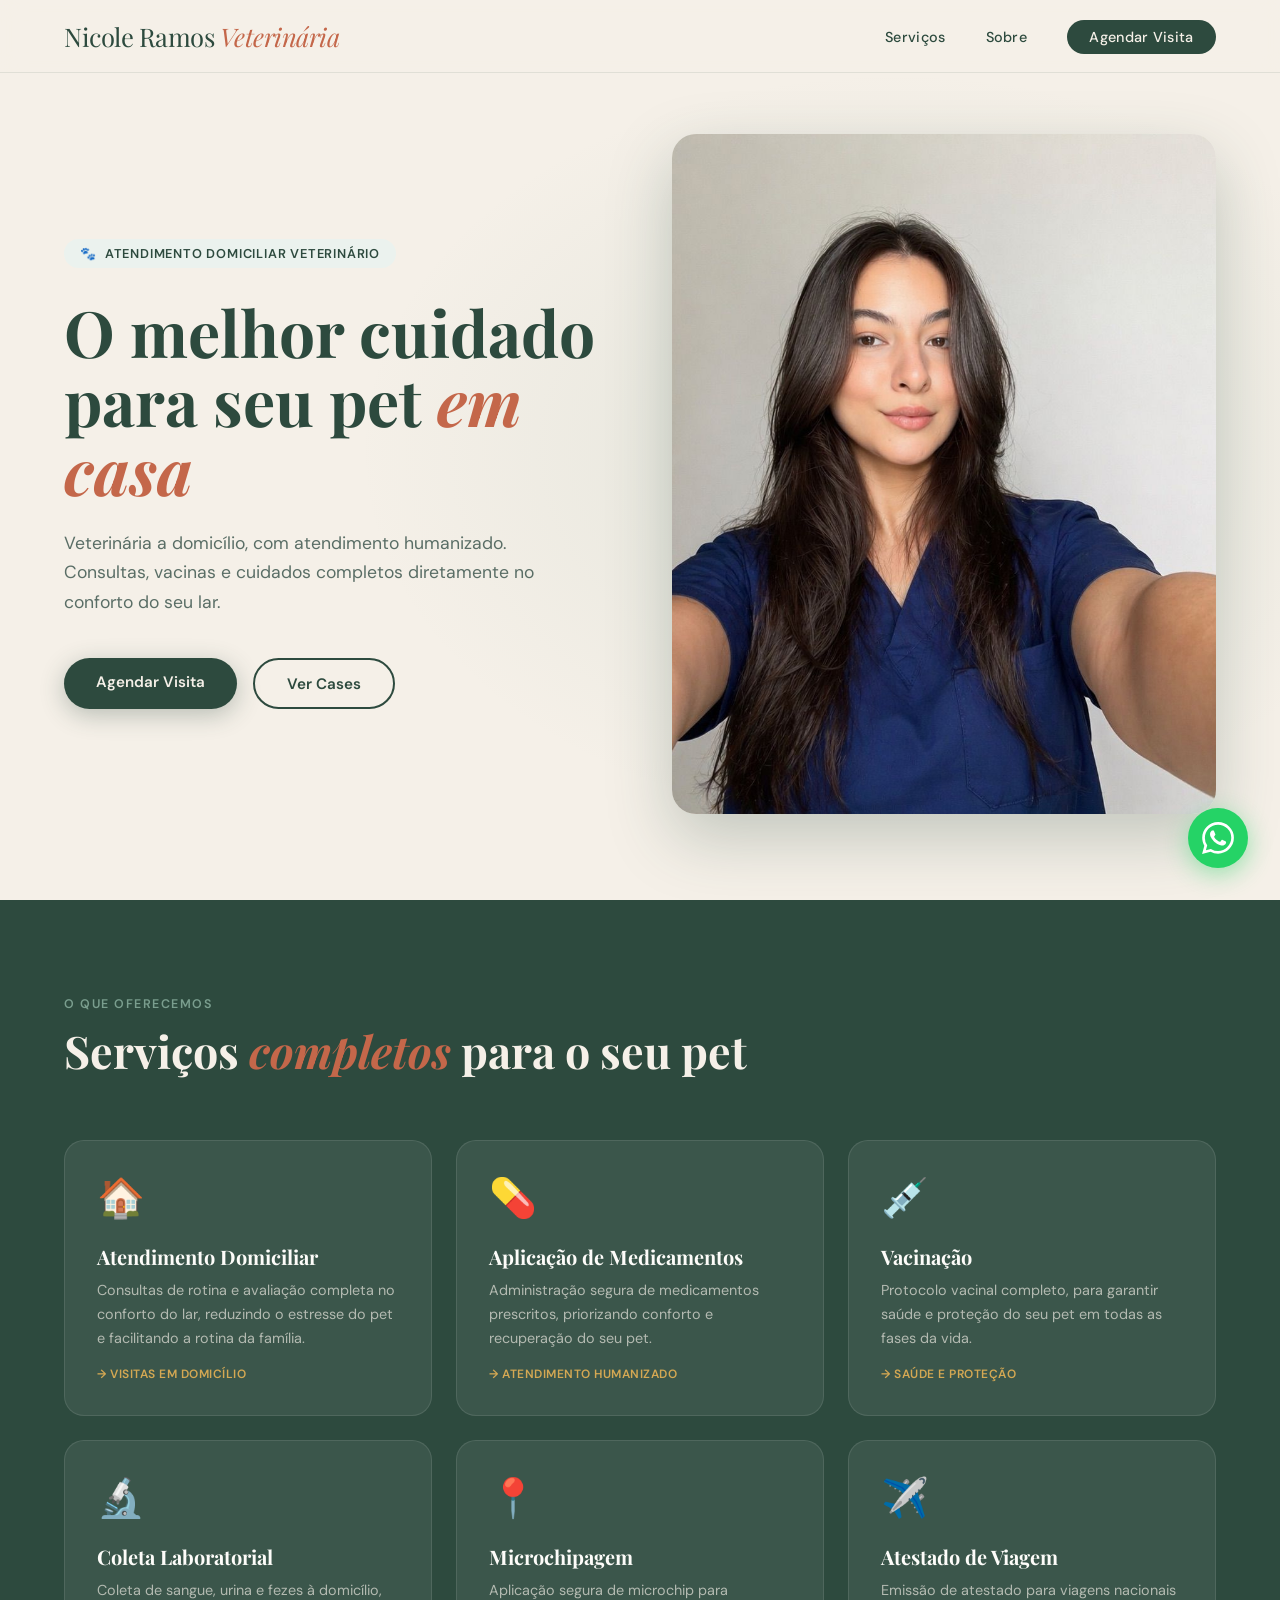
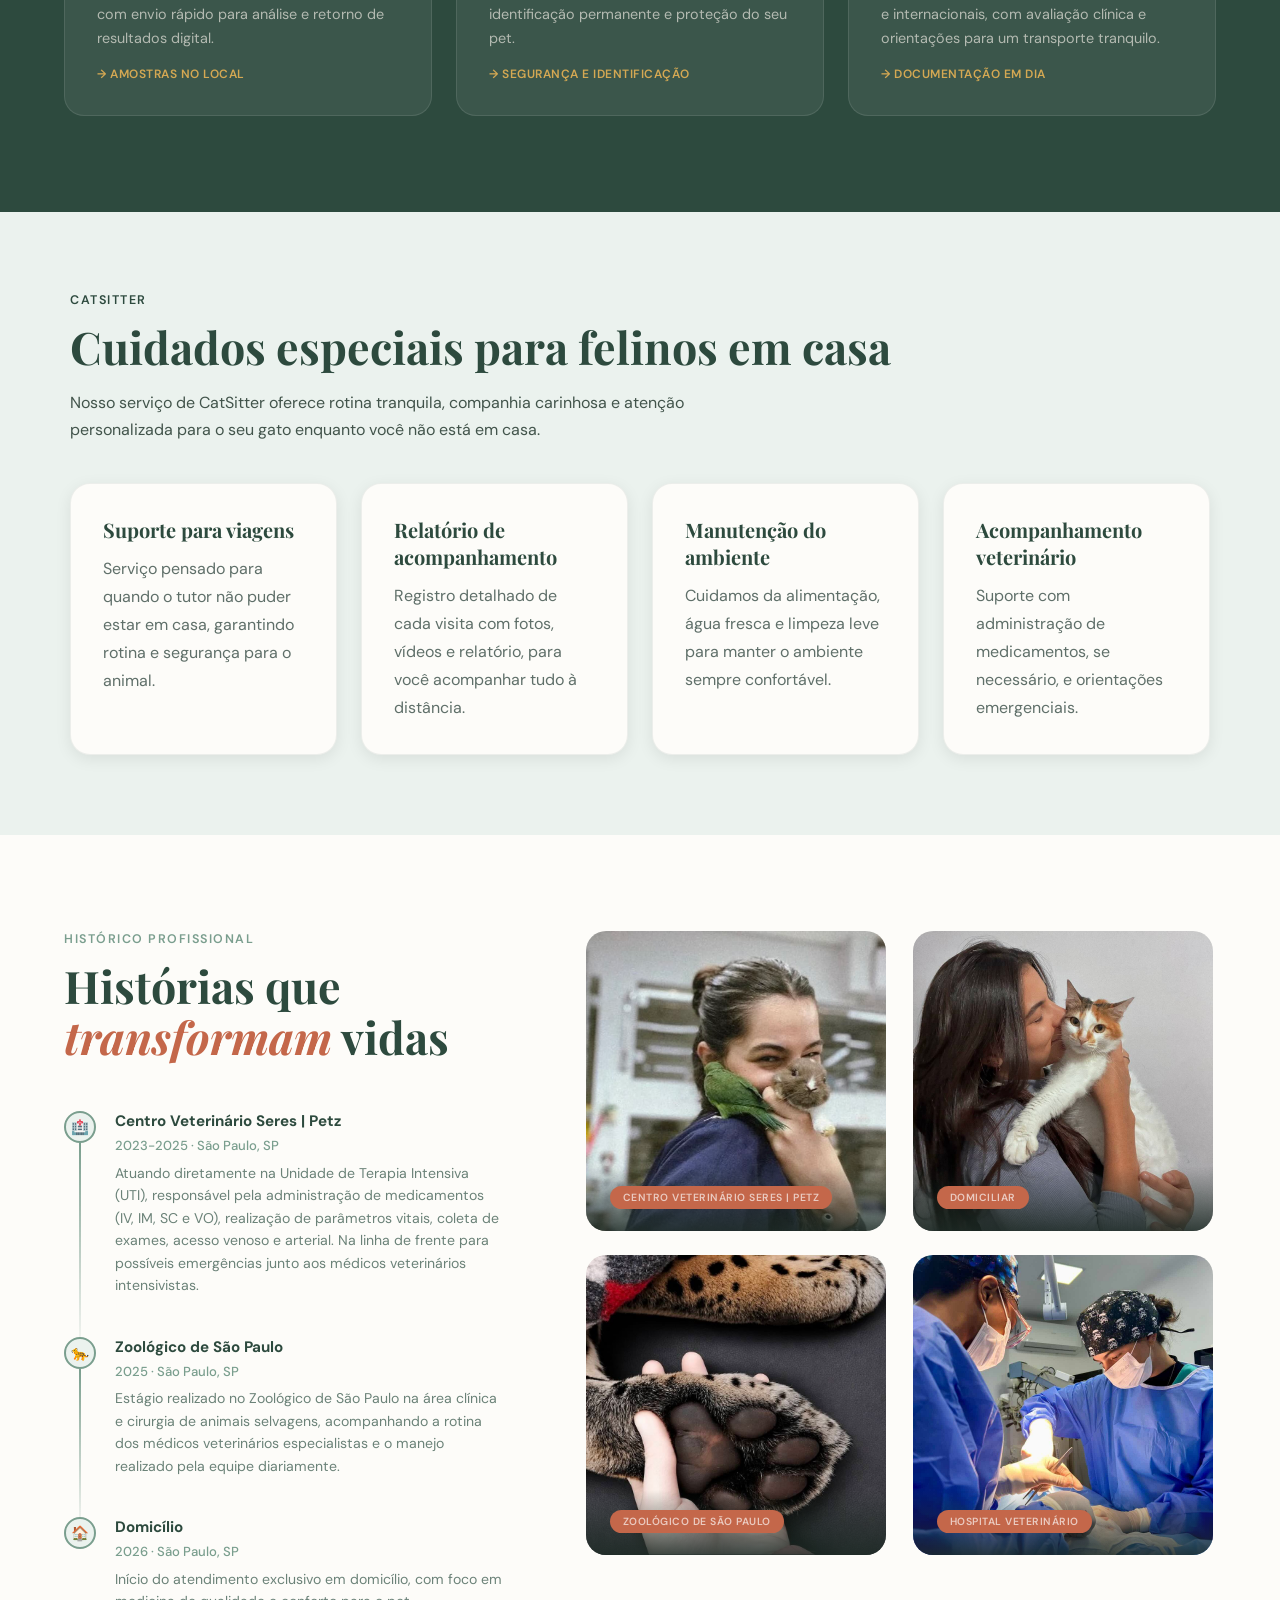
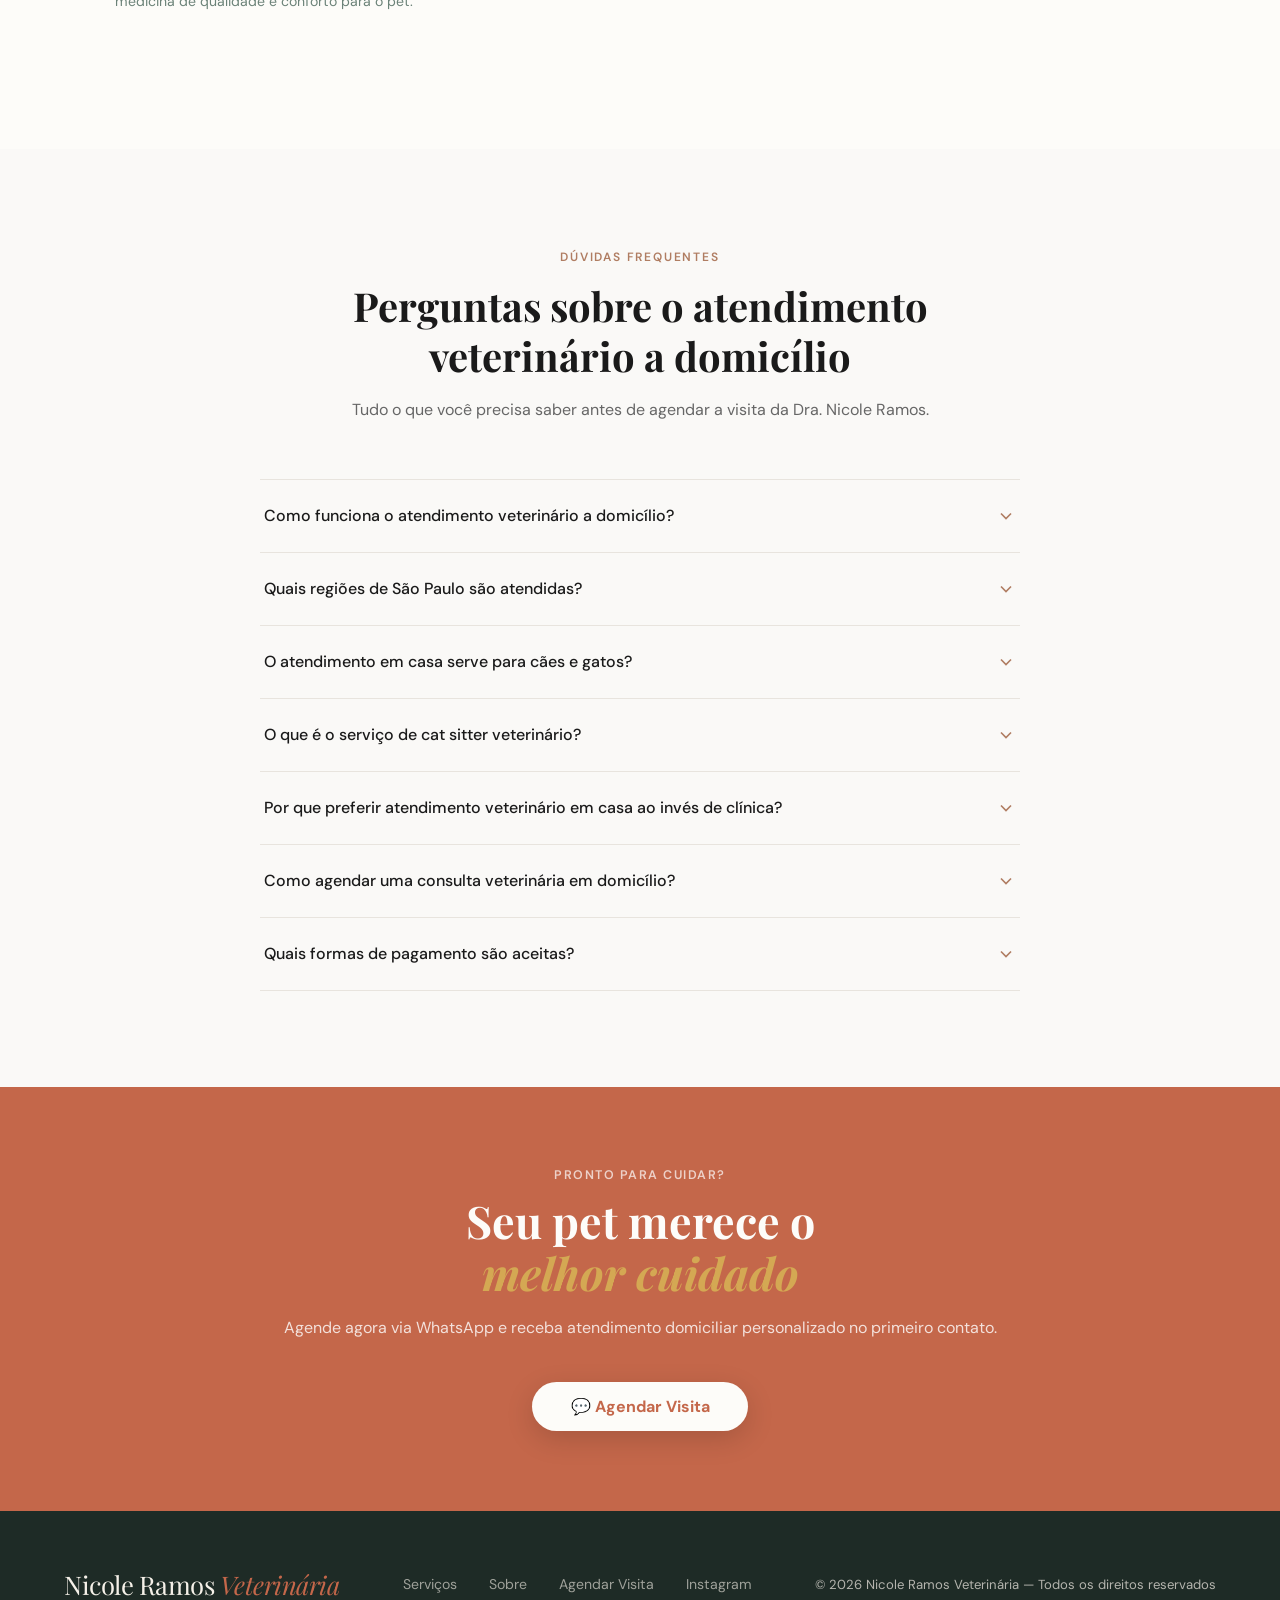
==== commit 5cbc3777: "adding seo" ====
--- a/index.html
+++ b/index.html
@@ -3,18 +3,203 @@
 <head>
   <meta charset="UTF-8" />
   <meta name="viewport" content="width=device-width, initial-scale=1.0"/>
-  <meta name="description" content="Nicole Ramos Veterinária — Atendimento veterinário exclusivo em domicílio em São Paulo. Consultas, vacinas e cuidados no conforto da sua casa."/>
-  <title>Nicole Ramos Veterinária — Atendimento Veterinário em Casa</title>
-  <link rel="icon" href="favicon.svg" type="image/svg+xml" />
-  <link rel="shortcut icon" href="favicon.svg" type="image/svg+xml" />
-
-  <!-- Fonts -->
+
+  <!-- ═══════════════════════════════════════════
+       SEO PRIMÁRIO
+  ═══════════════════════════════════════════ -->
+  <title>Veterinária a Domicílio em São Paulo | Dra. Nicole Ramos</title>
+  <meta name="description" content="Dra. Nicole Ramos oferece atendimento veterinário a domicílio em São Paulo. Consultas, vacinas, cuidados paliativos e cat sitter no conforto da sua casa. Agende agora!"/>
+  <meta name="keywords" content="veterinária a domicílio São Paulo, veterinário em casa SP, consulta veterinária domiciliar, vacina pet em casa, atendimento veterinário domiciliar, médica veterinária São Paulo, cat sitter SP, veterinária felina domicílio"/>
+  <meta name="author" content="Dra. Nicole Ramos"/>
+  <meta name="robots" content="index, follow, max-snippet:-1, max-image-preview:large, max-video-preview:-1"/>
+  <link rel="canonical" href="https://nicoleveterinaria.com.br/"/>
+
+  <!-- ═══════════════════════════════════════════
+       OPEN GRAPH (Facebook, WhatsApp, LinkedIn)
+  ═══════════════════════════════════════════ -->
+  <meta property="og:type" content="website"/>
+  <meta property="og:url" content="https://nicoleveterinaria.com.br/"/>
+  <meta property="og:title" content="Veterinária a Domicílio em São Paulo | Dra. Nicole Ramos"/>
+  <meta property="og:description" content="Atendimento veterinário no conforto da sua casa. Consultas, vacinas, cuidados paliativos e cat sitter em São Paulo. Marque uma visita!"/>
+  <meta property="og:image" content="https://nicoleveterinaria.com.br/assets/og-image.jpg"/>
+  <meta property="og:image:width" content="1200"/>
+  <meta property="og:image:height" content="630"/>
+  <meta property="og:image:alt" content="Dra. Nicole Ramos atendendo pet em domicílio"/>
+  <meta property="og:locale" content="pt_BR"/>
+  <meta property="og:site_name" content="Dra. Nicole Ramos — Veterinária a Domicílio"/>
+
+  <!-- ═══════════════════════════════════════════
+       TWITTER CARD
+  ═══════════════════════════════════════════ -->
+  <meta name="twitter:card" content="summary_large_image"/>
+  <meta name="twitter:title" content="Veterinária a Domicílio em São Paulo | Dra. Nicole Ramos"/>
+  <meta name="twitter:description" content="Atendimento veterinário no conforto da sua casa. Consultas, vacinas, cuidados paliativos e cat sitter em SP."/>
+  <meta name="twitter:image" content="https://nicoleveterinaria.com.br/assets/og-image.jpg"/>
+
+  <!-- ═══════════════════════════════════════════
+       STRUCTURED DATA — LocalBusiness + Veterinarian
+  ═══════════════════════════════════════════ -->
+  <script type="application/ld+json">
+  {
+    "@context": "https://schema.org",
+    "@type": ["LocalBusiness", "VeterinaryCare"],
+    "name": "Dra. Nicole Ramos — Veterinária a Domicílio",
+    "description": "Atendimento veterinário exclusivo a domicílio em São Paulo. Consultas, vacinas, cuidados paliativos e cat sitter para cães e gatos.",
+    "url": "https://nicoleveterinaria.com.br",
+    "telephone": "+55-11-XXXXX-XXXX",
+    "email": "contato@nicoleveterinaria.com.br",
+    "image": "https://nicoleveterinaria.com.br/assets/og-image.jpg",
+    "priceRange": "$$",
+    "currenciesAccepted": "BRL",
+    "paymentAccepted": "Dinheiro, Cartão de Crédito, Pix",
+    "areaServed": {
+      "@type": "City",
+      "name": "São Paulo",
+      "sameAs": "https://www.wikidata.org/wiki/Q174"
+    },
+    "address": {
+      "@type": "PostalAddress",
+      "addressLocality": "São Paulo",
+      "addressRegion": "SP",
+      "addressCountry": "BR"
+    },
+    "geo": {
+      "@type": "GeoCoordinates",
+      "latitude": "-23.5505",
+      "longitude": "-46.6333"
+    },
+    "openingHoursSpecification": [
+      {
+        "@type": "OpeningHoursSpecification",
+        "dayOfWeek": ["Monday","Tuesday","Wednesday","Thursday","Friday"],
+        "opens": "08:00",
+        "closes": "18:00"
+      },
+      {
+        "@type": "OpeningHoursSpecification",
+        "dayOfWeek": "Saturday",
+        "opens": "08:00",
+        "closes": "13:00"
+      }
+    ],
+    "hasOfferCatalog": {
+      "@type": "OfferCatalog",
+      "name": "Serviços Veterinários",
+      "itemListElement": [
+        {
+          "@type": "Offer",
+          "itemOffered": {
+            "@type": "Service",
+            "name": "Consulta Veterinária a Domicílio",
+            "description": "Consulta veterinária completa realizada no conforto da sua casa em São Paulo."
+          }
+        },
+        {
+          "@type": "Offer",
+          "itemOffered": {
+            "@type": "Service",
+            "name": "Vacinação a Domicílio",
+            "description": "Aplicação de vacinas para cães e gatos em casa, sem estresse para o pet."
+          }
+        },
+        {
+          "@type": "Offer",
+          "itemOffered": {
+            "@type": "Service",
+            "name": "Cuidados Paliativos",
+            "description": "Acompanhamento veterinário humanizado para pets em fase paliativa."
+          }
+        },
+        {
+          "@type": "Offer",
+          "itemOffered": {
+            "@type": "Service",
+            "name": "Cat Sitter",
+            "description": "Serviço de cat sitter profissional com supervisão veterinária em São Paulo."
+          }
+        }
+      ]
+    },
+    "sameAs": [
+      "https://www.instagram.com/nicoleveterinaria"
+    ]
+  }
+  </script>
+
+  <!-- ═══════════════════════════════════════════
+       STRUCTURED DATA — FAQ
+  ═══════════════════════════════════════════ -->
+  <script type="application/ld+json">
+  {
+    "@context": "https://schema.org",
+    "@type": "FAQPage",
+    "mainEntity": [
+      {
+        "@type": "Question",
+        "name": "Como funciona o atendimento veterinário a domicílio?",
+        "acceptedAnswer": {
+          "@type": "Answer",
+          "text": "A Dra. Nicole Ramos vai até a sua casa com todo o equipamento necessário para realizar consultas, vacinas, coleta de exames e outros procedimentos. Basta agendar pelo WhatsApp ou formulário no site e combinar o melhor horário."
+        }
+      },
+      {
+        "@type": "Question",
+        "name": "Quais regiões de São Paulo são atendidas?",
+        "acceptedAnswer": {
+          "@type": "Answer",
+          "text": "O atendimento veterinário a domicílio da Dra. Nicole Ramos cobre diversas regiões de São Paulo. Entre em contato para confirmar a disponibilidade para o seu bairro."
+        }
+      },
+      {
+        "@type": "Question",
+        "name": "O atendimento em casa serve para cachorros e gatos?",
+        "acceptedAnswer": {
+          "@type": "Answer",
+          "text": "Sim! A Dra. Nicole Ramos atende tanto cães quanto gatos a domicílio em São Paulo, incluindo consultas de rotina, vacinação, check-up e cuidados paliativos."
+        }
+      },
+      {
+        "@type": "Question",
+        "name": "O que é o serviço de cat sitter veterinário?",
+        "acceptedAnswer": {
+          "@type": "Answer",
+          "text": "O cat sitter é um serviço de cuidados para gatos realizado por uma médica veterinária. Inclui visitas à sua casa para alimentar, brincar, administrar medicamentos se necessário e monitorar a saúde do seu felino enquanto você viaja ou trabalha."
+        }
+      },
+      {
+        "@type": "Question",
+        "name": "Como agendar uma consulta veterinária em domicílio?",
+        "acceptedAnswer": {
+          "@type": "Answer",
+          "text": "O agendamento pode ser feito pelo WhatsApp ou pelo formulário de contato no site. Informe seu endereço, o nome e espécie do pet, e o motivo da consulta para que possamos organizar a visita."
+        }
+      },
+      {
+        "@type": "Question",
+        "name": "Por que escolher atendimento veterinário em casa em vez de clínica?",
+        "acceptedAnswer": {
+          "@type": "Answer",
+          "text": "O atendimento em casa reduz o estresse do animal, evita exposição a outros pets doentes, proporciona um ambiente familiar e mais tranquilo para o pet, e é extremamente conveniente para tutores com rotina agitada ou pets com dificuldade de locomoção."
+        }
+      }
+    ]
+  }
+  </script>
+
+  <!-- ═══════════════════════════════════════════
+       PERFORMANCE
+  ═══════════════════════════════════════════ -->
   <link rel="preconnect" href="https://fonts.googleapis.com"/>
   <link rel="preconnect" href="https://fonts.gstatic.com" crossorigin/>
   <link
     href="https://fonts.googleapis.com/css2?family=Playfair+Display:ital,wght@0,400;0,700;1,400&family=DM+Sans:wght@300;400;500;600&display=swap"
     rel="stylesheet"
   />
+
+  <!-- Favicon -->
+  <link rel="icon" href="favicon.svg" type="image/svg+xml" />
+  <link rel="shortcut icon" href="favicon.svg" type="image/svg+xml" />
+  <link rel="apple-touch-icon" href="assets/apple-touch-icon.png"/>
 
   <!-- Styles -->
   <link rel="stylesheet" href="css/variables.css"/>
@@ -24,20 +209,28 @@
   <link rel="stylesheet" href="css/services.css"/>
   <link rel="stylesheet" href="css/cases.css"/>
   <link rel="stylesheet" href="css/components.css"/>
+  <link rel="stylesheet" href="css/faq.css"/>
 </head>
+
 <body>
-
   <!-- Sections -->
   <div id="navbar-root"></div>
+
+  <!-- H1 oculto para SEO (caso o hero não tenha h1 explícito) -->
+  <h1 class="sr-only">Veterinária a Domicílio em São Paulo — Dra. Nicole Ramos</h1>
+
   <div id="hero-root"></div>
   <div id="services-root"></div>
   <div id="catsitter-root"></div>
   <div id="cases-root"></div>
+
+  <!-- FAQ SECTION — injetada diretamente para garantir indexação -->
+  <div id="faq-root"></div>
+
   <div id="footer-root"></div>
 
   <!-- Scripts -->
   <script type="module">
-    // Load HTML partials
     async function loadPartial(rootId, path) {
       const root = document.getElementById(rootId);
       const res  = await fetch(path);
@@ -50,16 +243,16 @@
       loadPartial('services-root', 'sections/services.html'),
       loadPartial('catsitter-root','sections/catsitter.html'),
       loadPartial('cases-root',    'sections/cases.html'),
+      loadPartial('faq-root',      'sections/faq.html'),
       loadPartial('footer-root',   'sections/footer.html'),
     ]);
 
-    // Bootstrap JS after partials load
     const { initNavbar } = await import('./js/navbar.js');
     const { initReveal } = await import('./js/reveal.js');
-
+    const { initFaq }    = await import('./js/faq.js');
     initNavbar();
     initReveal();
+    initFaq();
   </script>
-
 </body>
 </html>
--- a/css/navbar.css
+++ b/css/navbar.css
@@ -59,7 +59,7 @@
   color: var(--white) !important;
 }
 
-@media (max-width: 900px) {
+@media (max-width: 980px) {
   .navbar {
     padding: 1rem 1.5rem;
   }
--- a/css/hero.css
+++ b/css/hero.css
@@ -184,7 +184,7 @@
   to   { opacity: 1; transform: translateY(0); }
 }
 
-@media (max-width: 900px) {
+@media (max-width: 980px) {
   .hero {
     grid-template-columns: 1fr;
     padding: 6rem 1.5rem 3rem;
--- a/css/services.css
+++ b/css/services.css
@@ -173,7 +173,7 @@
   line-height: 1.75;
 }
 
-@media (max-width: 900px) {
+@media (max-width: 980px) {
   .catsitter__grid {
     grid-template-columns: repeat(2, minmax(240px, 1fr));
   }
--- a/css/cases.css
+++ b/css/cases.css
@@ -5,7 +5,7 @@
 
 .cases__layout {
   display: grid;
-  grid-template-columns: 1fr 1.6fr;
+  grid-template-columns: 1fr 630px;
   gap: 5rem;
   align-items: start;
 }
@@ -81,6 +81,9 @@
   display: grid;
   grid-template-columns: 1fr 1fr;
   gap: 1.5rem;
+  justify-self: end;
+  max-width: 630px;
+  width: 100%;
 }
 
 .case-card {
@@ -88,21 +91,17 @@
   overflow: hidden;
   position: relative;
   background: var(--light-sage);
-}
-
-.case-card:first-child {
-  grid-column: 1 / -1;
+  aspect-ratio: 1 / 1;
+  height: 300px;
 }
 
 .case-card__img {
   width: 100%;
+  height: 100%;
   object-fit: cover;
   display: block;
   transition: transform .6s ease;
 }
-
-.case-card:first-child .case-card__img { height: 320px; }
-.case-card:not(:first-child) .case-card__img { height: 220px; }
 
 .case-card:hover .case-card__img {
   transform: scale(1.06);
@@ -125,7 +124,7 @@
 }
 
 .case-card__info span {
-  font-size: .78rem;
+  font-size: .65rem;
   color: rgba(255,255,255,.65);
 }
 
@@ -143,7 +142,7 @@
   width: fit-content;
 }
 
-@media (max-width: 900px) {
+@media (max-width: 980px) {
   .cases__layout {
     grid-template-columns: 1fr;
     gap: 3rem;
@@ -152,11 +151,21 @@
   .cases__sidebar {
     position: static;
   }
+
+  .cases__grid {
+    justify-self: start;
+    max-width: 100%;
+  }
+
+  .case-card {
+    height: 100%;
+  }
 }
 
 @media (max-width: 600px) {
   .cases__grid {
     grid-template-columns: 1fr;
+    justify-self: stretch;
   }
 
   .case-card:first-child {
--- a/css/components.css
+++ b/css/components.css
@@ -187,7 +187,7 @@
 }
 
 /* ── RESPONSIVE ── */
-@media (max-width: 900px) {
+@media (max-width: 980px) {
   .testimonials__header {
     flex-direction: column;
     gap: 1rem;
--- a/css/faq.css
+++ b/css/faq.css
@@ -0,0 +1,151 @@
+/* ═══════════════════════════════════════
+   FAQ — Veterinária a Domicílio
+   Compatível com as variáveis do projeto
+═══════════════════════════════════════ */
+
+.faq-section {
+  padding: 96px 24px;
+  background: var(--color-bg, #faf9f7);
+  position: relative;
+}
+
+.faq-container {
+  max-width: 760px;
+  margin: 0 auto;
+}
+
+/* Header */
+.faq-header {
+  text-align: center;
+  margin-bottom: 56px;
+}
+
+.faq-eyebrow {
+  display: inline-block;
+  font-family: 'DM Sans', sans-serif;
+  font-size: 0.75rem;
+  font-weight: 600;
+  letter-spacing: 0.15em;
+  text-transform: uppercase;
+  color: var(--color-accent, #b07d62);
+  margin-bottom: 16px;
+}
+
+.faq-header h2 {
+  font-family: 'Playfair Display', serif;
+  font-size: clamp(1.75rem, 4vw, 2.5rem);
+  font-weight: 700;
+  color: var(--color-text, #1a1a1a);
+  line-height: 1.25;
+  margin: 0 0 16px;
+}
+
+.faq-subtitle {
+  font-family: 'DM Sans', sans-serif;
+  font-size: 1rem;
+  color: var(--color-text-muted, #666);
+  line-height: 1.6;
+  margin: 0;
+}
+
+/* List */
+.faq-list {
+  display: flex;
+  flex-direction: column;
+  gap: 0;
+  border-top: 1px solid var(--color-border, #e8e4de);
+}
+
+/* Item */
+.faq-item {
+  border-bottom: 1px solid var(--color-border, #e8e4de);
+  transition: background 0.2s;
+}
+
+.faq-item.open {
+  background: var(--color-surface, #f5f2ed);
+}
+
+/* Question button */
+.faq-question {
+  width: 100%;
+  display: flex;
+  align-items: center;
+  justify-content: space-between;
+  gap: 16px;
+  padding: 24px 4px;
+  background: none;
+  border: none;
+  cursor: pointer;
+  text-align: left;
+  font-family: 'DM Sans', sans-serif;
+  font-size: 1rem;
+  font-weight: 500;
+  color: var(--color-text, #1a1a1a);
+  line-height: 1.5;
+  transition: color 0.2s;
+}
+
+.faq-question:hover {
+  color: var(--color-accent, #b07d62);
+}
+
+.faq-item.open .faq-question {
+  color: var(--color-accent, #b07d62);
+}
+
+/* Icon */
+.faq-icon {
+  flex-shrink: 0;
+  width: 20px;
+  height: 20px;
+  color: var(--color-accent, #b07d62);
+  transition: transform 0.3s ease;
+}
+
+.faq-item.open .faq-icon {
+  transform: rotate(180deg);
+}
+
+/* Answer */
+.faq-answer {
+  padding: 0 4px 24px;
+  font-family: 'DM Sans', sans-serif;
+  font-size: 0.9375rem;
+  color: var(--color-text-muted, #555);
+  line-height: 1.7;
+}
+
+.faq-answer p {
+  margin: 0;
+}
+
+/* Acessibilidade */
+.sr-only {
+  position: absolute;
+  width: 1px;
+  height: 1px;
+  padding: 0;
+  margin: -1px;
+  overflow: hidden;
+  clip: rect(0, 0, 0, 0);
+  white-space: nowrap;
+  border: 0;
+}
+
+/* Responsivo */
+@media (max-width: 640px) {
+  .faq-section {
+    padding: 64px 16px;
+  }
+
+  .faq-question {
+    font-size: 0.9375rem;
+    padding: 20px 0;
+  }
+
+  .faq-answer {
+    padding: 0 0 20px;
+    font-size: 0.875rem;
+  }
+}
